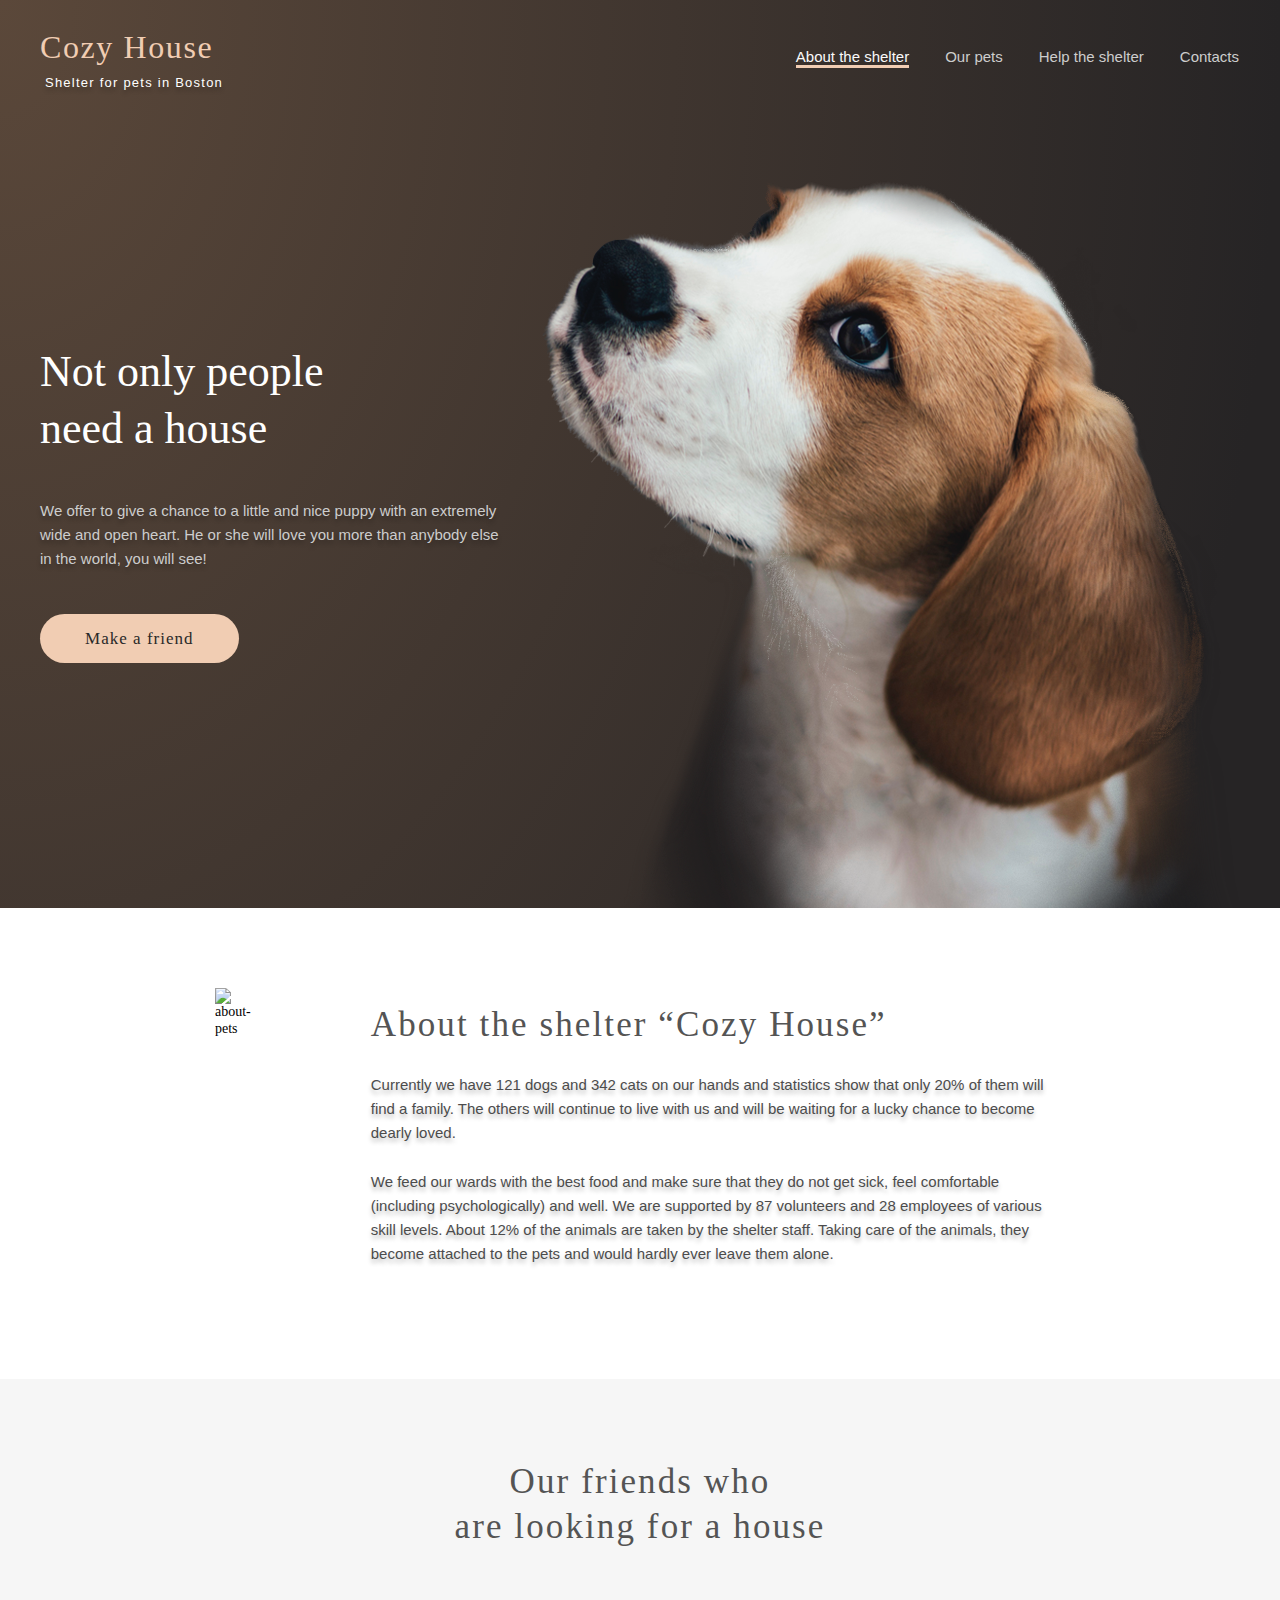
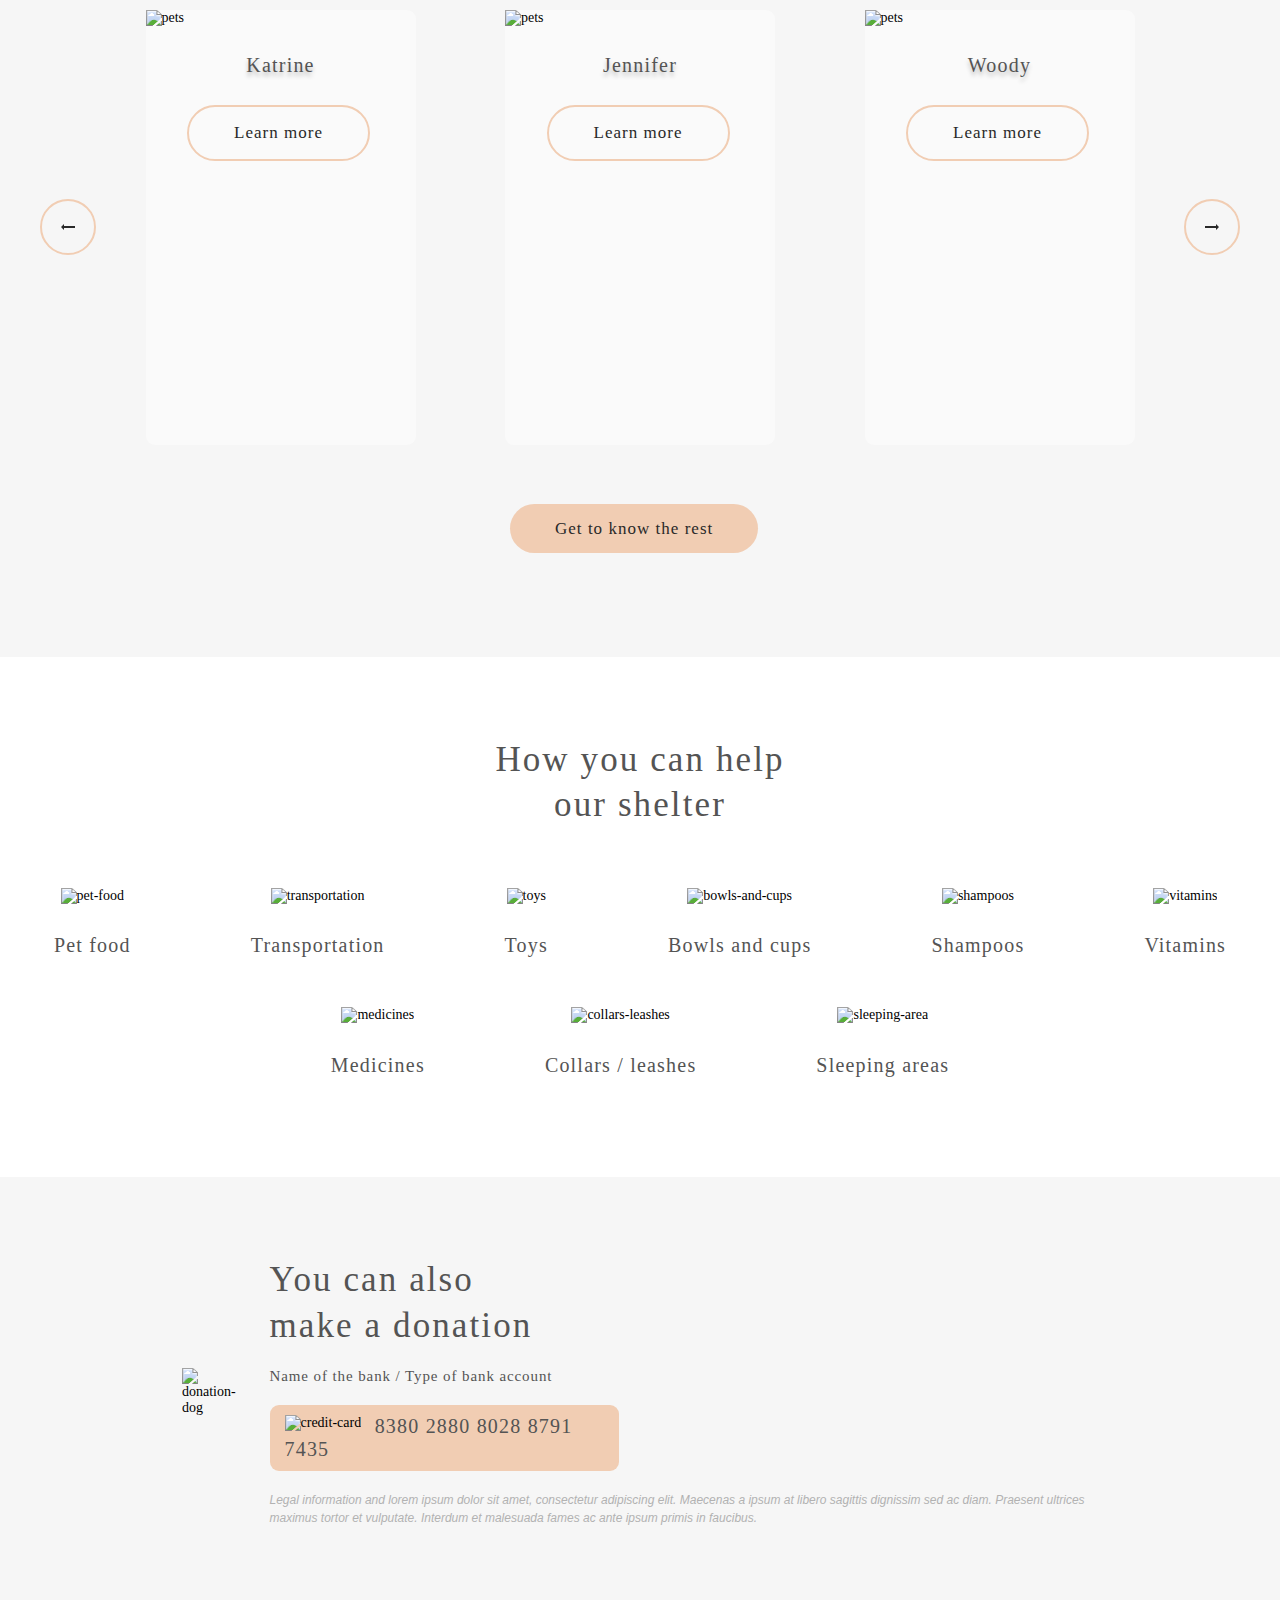
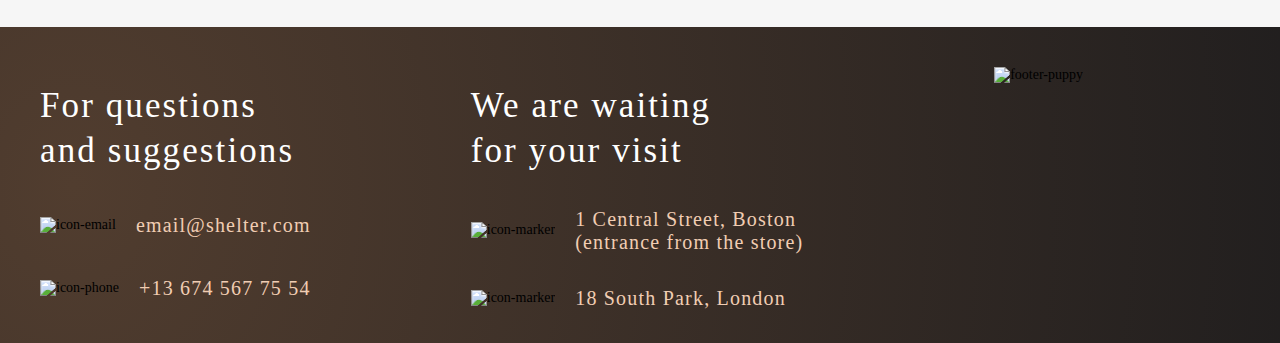
==== shelter/index.html @ 3a1c6afb "Merge pull request #19 from rolling-scopes-school/shelter-part2" ====
<!DOCTYPE html>
<html lang="en">
<head>
    <meta charset="UTF-8">
    <meta http-equiv="X-UA-Compatible" content="IE=edge">
    <meta name="viewport" content="width=device-width, initial-scale=1.0">
    <link rel="stylesheet" href="pages/main/styles/css/main.css">
    <link rel="icon" type="img/icon" href="assets/icons/faticon.png">
    <title>Shelter</title>
</head>
<body>
    <div class="wrapper">
        <header class="header">
            <div class="container_header">
                <div class="header__wrapper">
                    <div class="header__logo">
                        <a href="#">
                            <div class="logo__title">
                                <h1>Cozy House</h1>
                            </div>
                            <div class="logo__subtitle">
                                <p>Shelter for pets in Boston</p>
                            </div>
                        </a>
                    </div>
                    <nav class="menu">
                        <ul class="menu__list">
                            <li class="menu__item">
                                <a class="menu__link_active">About the shelter</a>
                            </li>
                            <li class="menu__item">
                                <a href="./pages/pets/index.html" class="menu__link">Our pets</a>
                            </li>
                            <li class="menu__item">
                                <a href="#help" class="menu__link">Help the shelter</a>
                            </li>
                            <li class="menu__item">
                                <a href="#contacts" class="menu__link">Contacts</a>
                            </li>
                        </ul>
                    </nav>
                </div>
            </div>
        </header>
        
        <main class="main">
            <section class="start__screen">
                <div class="container_start">
                    <div class="start__inner">
                        <div class="start__left">
                            <h2 class="heading">Not only people need a house</h2>
                            <p class="subheading">We offer to give a chance to a little and nice puppy with an extremely wide and open heart. He or she will love you more than anybody else in the world, you will see!</p>
                            <a href="#pets" class="button__primary" id="make__friend">Make a friend</a>
                        </div>
                        <div class="start__rigth">
                            <img class="start__img" src="assets/images/start-screen-puppy.png" alt="start_img_dog">
                        </div>
                    </div>
                </div>
            </section>

            <section class="about" id="about">
                <div class="container_about">
                    <div class="about__wrapper">
                        <img class="about__img" src="assets/images/about-pets.png" alt="about-pets">
                        <div class="about__info">
                            <h3>About the shelter “Cozy House”</h3>
                            <p>Currently we have 121 dogs and 342 cats on our hands and statistics show that only 20% of them will find a family. The others will continue to live with us and will be waiting for a lucky chance to become dearly loved.</p>
                            <p>We feed our wards with the best food and make sure that they do not get sick, feel comfortable (including psychologically) and well. We are supported by 87 volunteers and 28 employees of various skill levels. About 12% of the animals are taken by the shelter staff. Taking care of the animals, they become attached to the pets and would hardly ever leave them alone.</p>
                        </div>
                    </div>
                </div>
            </section>

            <section class="pets" id="pets">
                <div class="container_pets">
                    <div class="pets__wrapper">
                        <div class="pets__title">
                            <h3>Our friends who <br>
                                are looking for a house</h3>
                        </div>
                        <div class="pets__cards_container">
                            <button class="pets__button_left" id="button_left"></button>
                            <div class="pets__cards_item one">
                                <img class="pets__img" src="assets/images/pets-katrine.png" alt="pets">
                                <p class="name">Katrine</p>
                                <button class="pets__button_card">Learn more</button>
                            </div>
                            <div class="pets__cards_item two">
                                <img class="pets__img" src="assets/images/pets-jennifer.png" alt="pets">
                                <p class="name">Jennifer</p>
                                <button class="pets__button_card">Learn more</button>
                            </div>
                            <div class="pets__cards_item three">
                                <img class="pets__img" src="assets/images/pets-woody.png" alt="pets">
                                <p class="name">Woody</p>
                                <button class="pets__button_card">Learn more</button>
                            </div>
                            <button class="pets__button_rigth"></button>
                        </div>
                        <div class="cards__button">
                            <a href="./pages/pets/index.html">Get to know the rest</a>
                        </div>
                    </div>
                </div>
            </section>
        
            <section class="help" id="help">
                <div class="container_help">
                    <div class="help__wrapper">
                        <div class="help__title">
                            <h3>How you can help <br>
                                our shelter</h3>
                        </div>
                        <div class="help__shelter">
                            <div class="help__icons">
                                <div class="help__icons_img">
                                    <img src="assets/icons/icon-pet-food.svg" alt="pet-food">
                                </div>
                                <div class="help__icons_text">
                                    <h4>Pet food</h4>
                                </div>
                            </div>
                            <div class="help__icons">
                                <div class="help__icons_img">
                                    <img src="assets/icons/icon-transportation.svg" alt="transportation">
                                </div>
                                <div class="help__icons_text">
                                    <h4>Transportation</h4>
                                </div>
                            </div>
                            <div class="help__icons">
                                <div class="help__icons_img">
                                    <img src="assets/icons/icon-toys.svg" alt="toys">
                                </div>
                                <div class="help__icons_text">
                                    <h4>Toys</h4>
                                </div>
                            </div>
                            <div class="help__icons">
                                <div class="help__icons_img">
                                    <img src="assets/icons/icon-bowls-and-cups.svg" alt="bowls-and-cups">
                                </div>
                                <div class="help__icons_text">
                                    <h4>Bowls and cups</h4>
                                </div>
                            </div>
                            <div class="help__icons">
                                <div class="help__icons_img">
                                    <img src="assets/icons/icon-shampoos.svg" alt="shampoos">
                                </div>
                                <div class="help__icons_text">
                                    <h4>Shampoos</h4>
                                </div>
                            </div>
                            <div class="help__icons">
                                <div class="help__icons_img">
                                    <img src="assets/icons/icon-vitamins.svg" alt="vitamins">
                                </div>
                                <div class="help__icons_text">
                                    <h4>Vitamins</h4>
                                </div>
                            </div>
                            <div class="help__icons">
                                <div class="help__icons_img">
                                    <img src="assets/icons/icon-medicines.svg" alt="medicines">
                                </div>
                                <div class="help__icons_text">
                                    <h4>Medicines</h4>
                                </div>
                            </div>
                            <div class="help__icons">
                                <div class="help__icons_img">
                                    <img src="assets/icons/icon-collars-leashes.svg" alt="collars-leashes">
                                </div>
                                <div class="help__icons_text">
                                    <h4>Collars / leashes</h4>
                                </div>
                            </div>
                            <div class="help__icons">
                                <div class="help__icons_img">
                                    <img src="assets/icons/icon-sleeping-area.svg" alt="sleeping-area">
                                </div>
                                <div class="help__icons_text">
                                    <h4>Sleeping areas</h4>
                                </div>
                            </div>
                        </div>
                    </div>
                </div>
            </section>
            <section class="donation" id="donation">
                <div class="container_donation">
                    <div class="donation__wrapper">
                        <div class="donation__img">
                            <img src="assets/images/donation-dog.png" alt="donation-dog">
                        </div>
                        <div class="donation__content">
                            <h3>You can also <br>
                                make a donation</h3>
                            <h5>Name of the bank / Type of bank account</h5>
                            <div class="donation__card">
                                <img src="assets/icons/credit-card.svg" alt="credit-card">
                                <a href="#">8380 2880 8028 8791 7435</a>
                            </div>
                            <p>Legal information and lorem ipsum dolor sit amet, consectetur adipiscing elit. Maecenas a ipsum at libero sagittis dignissim sed ac diam. Praesent ultrices maximus tortor et vulputate. Interdum et malesuada fames ac ante ipsum primis in faucibus.</p>
                        </div>
                    </div>
                </div>
            </section>
        </main>

        <footer class="footer" id="contacts">
            <div class="container_footer">
                <div class="footer__wrapper">
                    <div class="footer__contacts">
                        <h3>For questions <br>
                            and suggestions</h3>
                        <div class="contacts_email">
                            <img src="assets/icons/icon-email.svg" alt="icon-email">
                            <h4><a href="mailto:email@shelter.com">email@shelter.com</a></h4>
                        </div>
                        <div class="contacts_phone">
                            <img src="assets/icons/icon-phone.svg" alt="icon-phone">
                            <h4><a href="tel:+136745677554">+13 674 567 75 54</a></h4>
                        </div>
                    </div>
                    <div class="footer__locations">
                        <h3>We are waiting <br>
                            for your visit</h3>
                        <div class="locations_address">
                            <img src="assets/icons/icon-marker.svg" alt="icon-marker">
                            <h4><a href="https://goo.gl/maps/zWcLTFS2VA5SwoMWA" target="_blank">1 Central Street, Boston (entrance from the store)</a></h4>
                        </div>
                        <div class="locations_address">
                            <img src="assets/icons/icon-marker.svg" alt="icon-marker">
                            <h4><a href="https://goo.gl/maps/9Vd37KySWFD61f1T9" target="_blank">18 South Park, London</a></h4>
                        </div>
                    </div>
                    <img src="assets/images/footer-puppy.png" alt="footer-puppy">
                </div>
            </div>
        </footer>
    </div>
    <script src="pages/main/script.js"></script>
</body>
</html>
---- shelter/pages/main/styles/css/main.css ----
* {
  padding: 0;
  margin: 0;
  border: 0;
}

*,
*:before,
*:after {
  box-sizing: border-box;
}

:focus,
:active {
  outline: none;
}

a:focus,
a:active {
  outline: none;
}

header,
footer,
nav,
aside {
  display: block;
}

html,
body {
  height: 100%;
  width: 100%;
  font-size: 14px;
  font-weight: 400;
  line-height: 1.2;
  scroll-behavior: smooth;
}

input,
button,
textarea {
  font-family: inherit;
}

input::-ms-clear {
  display: none;
}

button {
  cursor: pointer;
}

button::-moz-focus-inner {
  padding: 0;
  border: 0;
}

a,
a:visited {
  text-decoration: none;
}

a:hover {
  text-decoration: none;
}

ul li {
  list-style: none;
}

img {
  vertical-align: top;
}

h1,
h2,
h3,
h4,
h5,
h6 {
  font-size: inherit;
}

p {
  width: auto;
  overflow-wrap: break-word;
}

.header {
  background: transparent;
}

.container_header {
  max-width: 1280px;
  padding: 30px 40px;
  margin: 0 auto;
}

.header {
  position: absolute;
  width: 100%;
}

.header__wrapper {
  display: flex;
  justify-content: space-between;
}

.header__logo:hover {
  cursor: pointer;
  filter: invert(50%);
  transition: all 0.4s;
}

.logo__title h1 {
  width: 184px;
  height: 35px;
  margin-bottom: 10px;
  font-family: "Georgia";
  font-style: normal;
  font-weight: 400;
  font-size: 32px;
  line-height: 110%;
  color: #F1CDB3;
  letter-spacing: 0.05em;
}

.logo__subtitle p {
  margin-left: 5px;
  width: 179px;
  height: 15px;
  font-family: "Arial";
  font-style: normal;
  font-weight: 400;
  font-size: 13px;
  line-height: 15px;
  color: #FFFFFF;
  letter-spacing: 0.095em;
}

.menu__list {
  display: flex;
}

.menu__item {
  margin-top: 15px;
  margin-right: 1px;
}

.menu__link {
  margin-left: 35px;
  font-family: "Arial";
  font-style: normal;
  font-weight: 400;
  font-size: 15px;
  line-height: 160%;
  color: #CDCDCD;
}

.menu__link_active {
  margin-top: 10px;
  font-family: "Arial";
  font-style: normal;
  font-weight: 400;
  font-size: 15px;
  line-height: 160%;
  color: #FAFAFA;
  border-bottom: 3px solid #F1CDB3;
  cursor: default;
}

.menu__link:hover {
  color: #FAFAFA;
  transition: all 0.5s;
}

@media screen and (max-width: 1279px) {
  .container_header {
    padding: 30px 30px;
  }
}
.start__screen {
  background: url("../../../../assets/fonts/noise_transparent.png"), radial-gradient(100% 215.42% at 0% 0%, #5B483A 0%, #262425 100%), #211F20;
}

.container_start {
  max-width: 1280px;
  padding: 180px 40px 0;
  margin: 0 auto;
}

.start__inner {
  display: flex;
  justify-content: space-between;
}

.heading {
  margin: 163px 150px 0 0;
  font-family: "Georgia";
  font-style: normal;
  font-weight: 400;
  font-size: 44px;
  line-height: 130%;
  color: #FFFFFF;
}

.subheading {
  width: 460px;
  margin: 42px 0 57px;
  color: #CDCDCD;
}

p {
  font-family: "Arial";
  font-style: normal;
  font-weight: 400;
  font-size: 15px;
  line-height: 160%;
  text-shadow: 0px 4px 4px rgba(0, 0, 0, 0.25);
}

.button__primary {
  background: #F1CDB3;
  border-radius: 100px;
  padding: 15px 45px;
  font-family: "Georgia";
  font-style: normal;
  font-weight: 400;
  font-size: 17px;
  line-height: 130%;
  letter-spacing: 0.06em;
  color: #292929;
  transition: all 0.4s;
}

.button__primary:hover {
  background: #FDDCC4;
}

.start__img {
  margin-left: 42px;
}

@media screen and (max-width: 1279px) {
  .container_start {
    padding: 150px 100px 0;
  }
  .start__inner {
    flex-direction: column;
  }
  .start__left {
    margin: 0px 55px 115px;
  }
  .heading {
    margin: 0 150px 0 0;
  }
  .button__primary {
    margin-left: 126px;
  }
  .start__img {
    width: 100%;
    margin-left: 70px;
  }
}
.about {
  background: #FFFFFF;
}

.container_about {
  max-width: 1280px;
  padding: 80px 40px 74px;
  margin: 0 auto;
}

.about__wrapper {
  display: flex;
}

.about__img {
  margin: 0px 120px 26px 175px;
}

.about__info {
  margin: 14px 175px 14px 0;
}

.about__info h3 {
  margin-right: 60px;
  font-family: "Georgia";
  font-style: normal;
  font-weight: 400;
  font-size: 35px;
  line-height: 130%;
  letter-spacing: 0.06em;
  color: #545454;
}

.about__info p {
  margin: 25px 0;
  font-family: "Arial";
  font-style: normal;
  font-weight: 400;
  font-size: 15px;
  line-height: 160%;
  color: #4C4C4C;
}

@media screen and (max-width: 1279px) {
  .container_about {
    padding: 80px 166px 100px 165px;
  }
  .about__wrapper {
    flex-direction: column-reverse;
  }
  .about__info {
    margin: 0 3px 0 4px;
  }
  .about__info h3 {
    margin-right: 90px;
  }
  .about__img {
    width: 68.7%;
    margin: 55px 68px 0 69px;
  }
}
.pets {
  background: #F6F6F6;
}

.container_pets {
  max-width: 1280px;
  padding: 80px 40px 117px;
  margin: 0 auto;
}

.pets__title h3 {
  font-family: "Georgia";
  font-style: normal;
  font-weight: 400;
  font-size: 35px;
  line-height: 130%;
  letter-spacing: 0.06em;
  text-align: center;
  color: #545454;
}

.pets__cards_container {
  margin: 60px 0 73px;
  display: flex;
  justify-content: space-between;
  align-items: center;
  gap: 10px;
}

.two {
  margin: 0 40px 0 40px;
}

.pets__button_left {
  border: 2px solid #F1CDB3;
  border-radius: 100px;
  background: url("../../../../assets/icons/arrow.svg") 50% no-repeat;
  padding: 26px;
}

.pets__button_left:hover {
  background-color: #FDDCC4;
  transition: 0.5s;
}

.pets__button_rigth {
  border: 2px solid #F1CDB3;
  border-radius: 100px;
  background: url("../../../../assets/icons/arrow.svg") 50% no-repeat;
  transform: rotate(180deg);
  padding: 26px;
}

.pets__button_rigth:hover {
  background-color: #FDDCC4;
  transition: 0.5s;
}

.pets__cards_item {
  width: 270px;
  height: 435px;
  gap: 90px;
  background: #FAFAFA;
  border-radius: 9px;
  transition: 0.6s;
}

.name {
  font-family: "Georgia";
  font-style: normal;
  font-weight: 400;
  font-size: 20px;
  line-height: 23px;
  letter-spacing: 0.06em;
  text-align: center;
  margin: 28px 0;
  color: #545454;
}

.pets__button_card {
  background: #FAFAFA;
  border: 2px solid #F1CDB3;
  border-radius: 100px;
  padding: 15px 45px;
  margin-left: 41.5px;
  font-family: "Georgia";
  font-style: normal;
  font-weight: 400;
  font-size: 17px;
  line-height: 130%;
  letter-spacing: 0.06em;
  color: #292929;
  transition: all 0.5s;
  cursor: pointer;
}

.pets__cards_item:hover {
  cursor: pointer;
  box-shadow: 0px 2px 35px 14px rgba(13, 13, 13, 0.04);
}

.pets__cards_item:hover :nth-child(3) {
  background: #FDDCC4;
  transition: all 0.5s;
}

.cards__button a {
  width: 261px;
  height: 52px;
  background: #F1CDB3;
  border-radius: 100px;
  padding: 15px 45px;
  margin-left: 470px;
  font-family: "Georgia";
  font-style: normal;
  font-weight: 400;
  font-size: 17px;
  line-height: 130%;
  letter-spacing: 0.06em;
  color: #292929;
  transition: all 0.5s;
}

.cards__button a:hover {
  background: #FDDCC4;
  transition: all 0.5s;
}

@media screen and (max-width: 1279px) {
  .container_pets {
    padding: 80px 30px 117px;
  }
  .three {
    display: none;
  }
  .two {
    margin: 0 0 0 28px;
  }
  .cards__button a {
    margin-left: 224px;
  }
}
.help {
  background: #FFFFFF;
}

.container_help {
  max-width: 1280px;
  padding: 80px 40px 100px;
  margin: 0 auto;
}

.help__title h3 {
  font-family: "Georgia";
  font-style: normal;
  font-weight: 400;
  font-size: 35px;
  line-height: 130%;
  text-align: center;
  letter-spacing: 0.06em;
  color: #545454;
}

.help__shelter {
  margin: 60px auto 0 auto;
  display: flex;
  justify-content: center;
  flex-flow: wrap;
  column-gap: 120px;
  row-gap: 50px;
}

.help__icons {
  text-align: center;
  cursor: pointer;
}

.help__icons:hover {
  transform: scale(1.3);
  transition: 0.5s;
}

.help__icons_text h4 {
  margin: 30px auto 0 auto;
  font-family: "Georgia";
  font-style: normal;
  font-weight: 400;
  font-size: 20px;
  line-height: 115%;
  letter-spacing: 0.06em;
  color: #545454;
}

@media screen and (max-width: 1279px) {
  .help__shelter {
    column-gap: 60px;
    row-gap: 55px;
  }
  .help__icons {
    width: 170px;
    height: 113px;
  }
}
.donation {
  background: #F6F6F6;
}

.container_donation {
  max-width: 1280px;
  padding: 80px 182px 100px;
  margin: 0 auto;
}

.donation__wrapper {
  display: flex;
  align-items: center;
  justify-content: space-between;
}

.donation__img {
  margin: 11px 30px 10px 0;
}

.donation__content h3 {
  margin-bottom: 20px;
  font-family: "Georgia";
  font-style: normal;
  font-weight: 400;
  font-size: 35px;
  line-height: 130%;
  letter-spacing: 0.06em;
  color: #545454;
}

.donation__content h5 {
  margin-bottom: 20px;
  font-family: "Georgia";
  font-style: normal;
  font-weight: 400;
  font-size: 15px;
  line-height: 110%;
  letter-spacing: 0.06em;
  color: #545454;
}

.donation__card {
  width: 349px;
  margin-bottom: 20px;
  padding: 10px 15px;
  background: #F1CDB3;
  border-radius: 9px;
}

.donation__card:hover {
  background-color: #FDDCC4;
  cursor: pointer;
  transition: 0.5s;
}

.donation__card a {
  margin-left: 10px;
  font-family: "Georgia";
  font-style: normal;
  font-weight: 400;
  font-size: 20px;
  line-height: 115%;
  letter-spacing: 0.06em;
  color: #545454;
}

.donation__content p {
  font-family: "Arial";
  font-style: italic;
  font-weight: 400;
  font-size: 12px;
  line-height: 18px;
  color: #B2B2B2;
  text-shadow: none;
}

@media screen and (max-width: 1279px) {
  .container_donation {
    padding: 80px 194px 100px;
  }
  .donation__wrapper {
    flex-direction: column-reverse;
    row-gap: 60px;
  }
  .donation__img {
    margin: 0;
  }
}
.footer {
  background: url("../../../../assets/fonts/noise_transparent.png"), radial-gradient(110.67% 538.64% at 5.73% 50%, #513D2F 0%, #1A1A1C 100%), #211F20;
}

.container_footer {
  max-width: 1280px;
  padding: 40px 40px 0;
  margin: 0 auto;
}

.footer__wrapper {
  display: flex;
  column-gap: 160px;
  flex-wrap: wrap;
}

.footer__wrapper h3 {
  font-family: "Georgia";
  font-style: normal;
  font-weight: 400;
  font-size: 35px;
  line-height: 130%;
  letter-spacing: 0.06em;
  color: #FFFFFF;
}

.footer__wrapper h4 {
  font-family: "Georgia";
  font-style: normal;
  font-weight: 400;
  font-size: 20px;
  line-height: 115%;
  letter-spacing: 0.06em;
  color: #F1CDB3;
}

.footer__wrapper a {
  color: #F1CDB3;
}

.footer__contacts h3 {
  margin: 16px 0 40px;
}

.footer__locations h3 {
  margin: 16px 0 34px;
}

.contacts_email {
  margin-bottom: 40px;
  display: flex;
  align-items: center;
  column-gap: 20px;
}

.contacts_email a:hover {
  color: #FFFFFF;
  transition: all 0.4s;
}

.contacts_phone {
  display: flex;
  align-items: center;
  column-gap: 20px;
}

.contacts_phone a:hover {
  color: #FFFFFF;
  transition: all 0.4s;
}

.locations_address {
  margin-bottom: 33px;
  display: flex;
  column-gap: 20px;
  align-items: center;
}

.locations_address h4 {
  width: 259px;
}

.locations_address a:hover {
  color: #FFFFFF;
  transition: all 0.4s;
}

@media screen and (max-width: 1279px) {
  .container_footer {
    max-width: 768px;
    padding: 30px 64px 0;
  }
  .footer__wrapper {
    justify-content: center;
    column-gap: 60px;
    row-gap: 32px;
  }
  .footer__contacts h3 {
    margin: 0 auto;
    margin-bottom: 40px;
  }
  .contacts_email {
    margin-bottom: 41px;
  }
  .footer__locations h3 {
    margin: 0 auto;
    margin-bottom: 32px;
  }
}
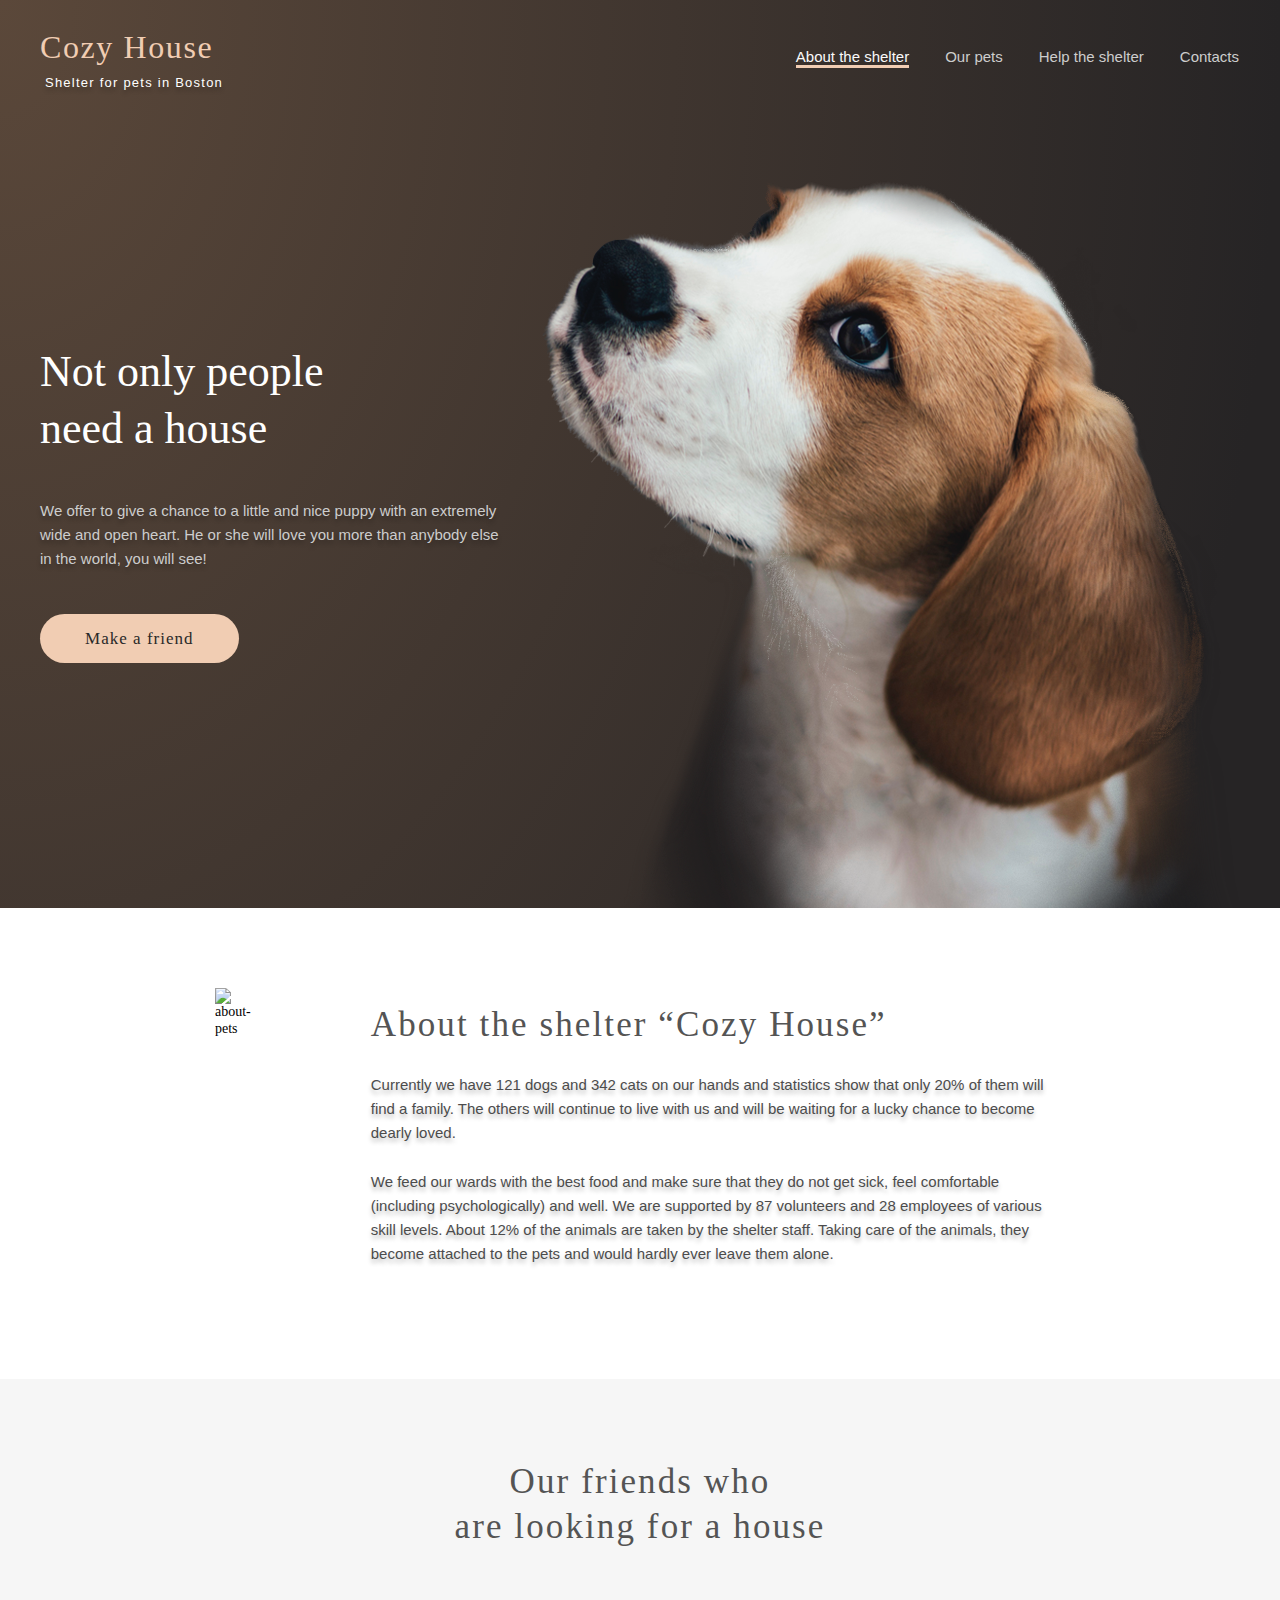
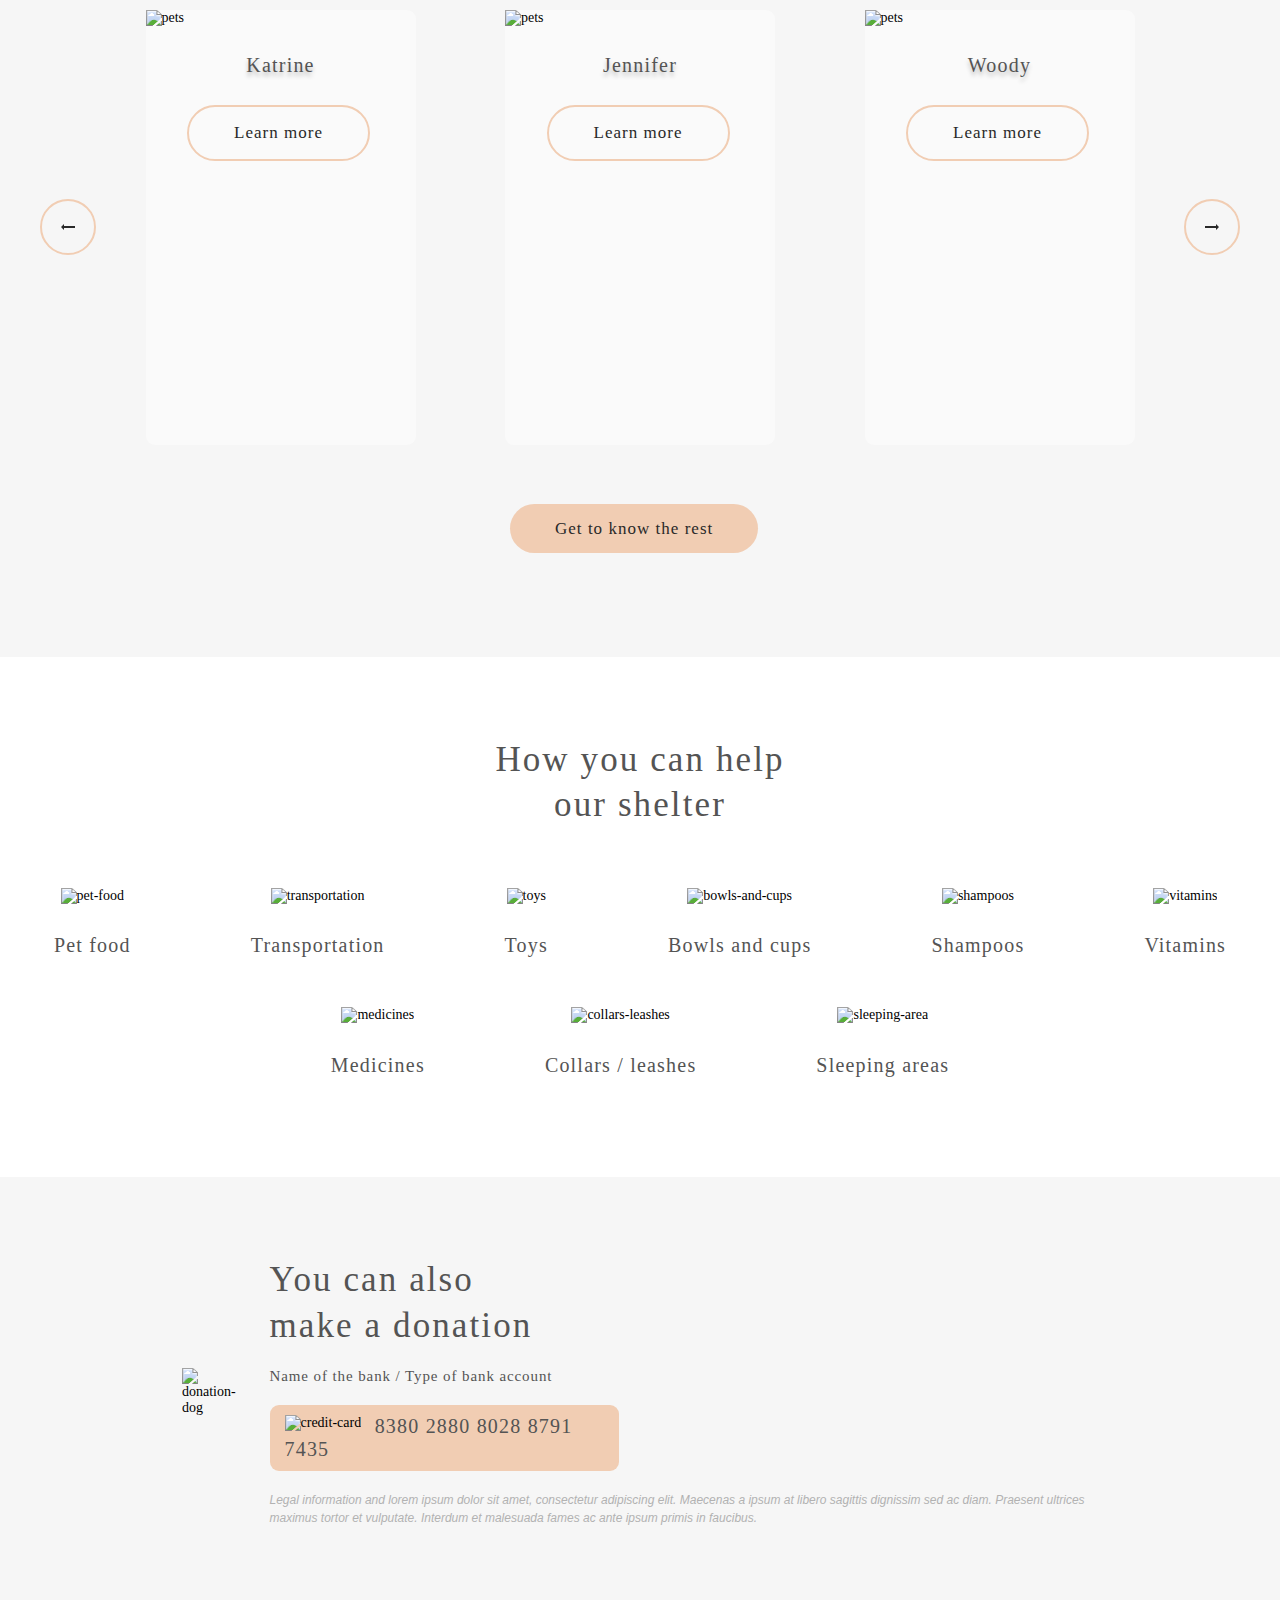
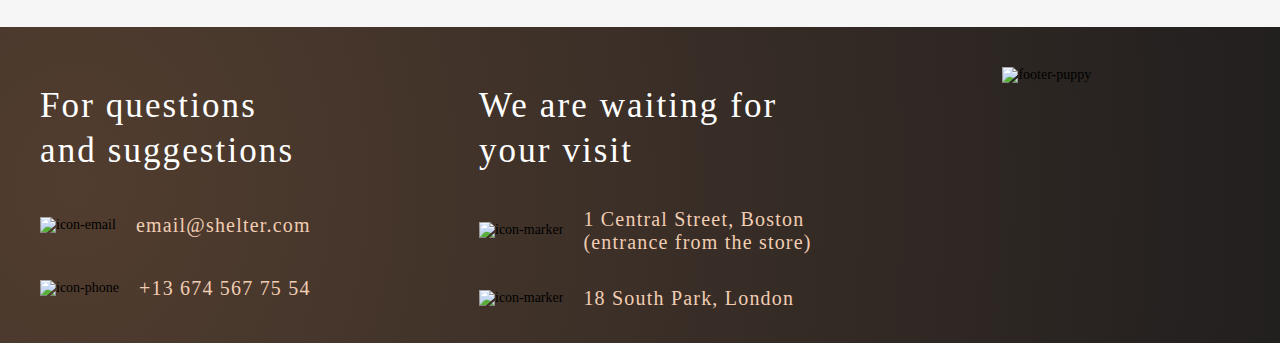
==== commit 14a4563b: "Merge pull request #23 from rolling-scopes-school/shelter-part2" ====
--- a/shelter/index.html
+++ b/shelter/index.html
@@ -23,6 +23,11 @@
                             </div>
                         </a>
                     </div>
+                    <button class="burger">
+                        <div class="line"></div>
+                        <div class="line"></div>
+                        <div class="line"></div>
+                    </button>
                     <nav class="menu">
                         <ul class="menu__list">
                             <li class="menu__item">
@@ -214,8 +219,7 @@
             <div class="container_footer">
                 <div class="footer__wrapper">
                     <div class="footer__contacts">
-                        <h3>For questions <br>
-                            and suggestions</h3>
+                        <h3>For questions and suggestions</h3>
                         <div class="contacts_email">
                             <img src="assets/icons/icon-email.svg" alt="icon-email">
                             <h4><a href="mailto:email@shelter.com">email@shelter.com</a></h4>
@@ -226,8 +230,7 @@
                         </div>
                     </div>
                     <div class="footer__locations">
-                        <h3>We are waiting <br>
-                            for your visit</h3>
+                        <h3>We are waiting for your visit</h3>
                         <div class="locations_address">
                             <img src="assets/icons/icon-marker.svg" alt="icon-marker">
                             <h4><a href="https://goo.gl/maps/zWcLTFS2VA5SwoMWA" target="_blank">1 Central Street, Boston (entrance from the store)</a></h4>
@@ -237,7 +240,7 @@
                             <h4><a href="https://goo.gl/maps/9Vd37KySWFD61f1T9" target="_blank">18 South Park, London</a></h4>
                         </div>
                     </div>
-                    <img src="assets/images/footer-puppy.png" alt="footer-puppy">
+                    <img class="footer_img" src="assets/images/footer-puppy.png" alt="footer-puppy">
                 </div>
             </div>
         </footer>
--- a/shelter/pages/main/styles/css/main.css
+++ b/shelter/pages/main/styles/css/main.css
@@ -139,6 +139,10 @@
   letter-spacing: 0.095em;
 }
 
+.burger {
+  display: none;
+}
+
 .menu__list {
   display: flex;
 }
@@ -180,6 +184,33 @@
     padding: 30px 30px;
   }
 }
+@media screen and (max-width: 767px) {
+  .container_header {
+    padding: 30px 20px;
+  }
+  .burger {
+    display: block;
+    border: none;
+    background-color: transparent;
+    margin-top: 10px;
+  }
+  .burger .line {
+    border-top: 2px solid #F1CDB3;
+    width: 30px;
+    margin-bottom: 9px;
+  }
+  .menu {
+    display: none;
+  }
+  .menu .menu__list {
+    flex-direction: column;
+  }
+  .logo__title h1 {
+    width: 186px;
+    height: 35px;
+    letter-spacing: 0.06em;
+  }
+}
 .start__screen {
   background: url("../../../../assets/fonts/noise_transparent.png"), radial-gradient(100% 215.42% at 0% 0%, #5B483A 0%, #262425 100%), #211F20;
 }
@@ -206,7 +237,6 @@
 }
 
 .subheading {
-  width: 460px;
   margin: 42px 0 57px;
   color: #CDCDCD;
 }
@@ -250,17 +280,49 @@
     flex-direction: column;
   }
   .start__left {
-    margin: 0px 55px 115px;
+    margin: 0px 54px 100px;
   }
   .heading {
     margin: 0 150px 0 0;
   }
   .button__primary {
-    margin-left: 126px;
+    margin: 0 auto;
+    display: block;
+    width: 208px;
   }
   .start__img {
     width: 100%;
     margin-left: 70px;
+  }
+  .subheading {
+    margin: 42px 0;
+  }
+}
+@media screen and (max-width: 767px) {
+  .container_start {
+    padding: 150px 10px 0;
+  }
+  .start__inner {
+    flex-direction: column;
+  }
+  .start__left {
+    margin: 0px 0 42px;
+  }
+  .heading {
+    font-size: 25px;
+    letter-spacing: 0.06em;
+    text-align: center;
+    margin-left: auto;
+    margin-right: auto;
+    width: 260px;
+  }
+  p {
+    text-align: center;
+  }
+  .start__img {
+    width: 86.5%;
+    margin-top: 63px;
+    margin-left: 40px;
   }
 }
 .about {
@@ -322,6 +384,28 @@
   .about__img {
     width: 68.7%;
     margin: 55px 68px 0 69px;
+  }
+}
+@media screen and (max-width: 767px) {
+  .container_about {
+    padding: 42px 10px;
+  }
+  .about__info {
+    margin: 0 auto;
+  }
+  .about__info h3 {
+    margin: 0 auto;
+    font-size: 25px;
+    text-align: center;
+    width: 260px;
+  }
+  .about__info p {
+    margin: 25px 15px 22px;
+    text-align: justify;
+  }
+  .about__img {
+    width: 86.6%;
+    margin: 20px 20px 0;
   }
 }
 .pets {
@@ -466,6 +550,36 @@
     margin-left: 224px;
   }
 }
+@media screen and (max-width: 767px) {
+  .container_pets {
+    padding: 42px 10px 57px;
+  }
+  .pets__title h3 {
+    font-size: 25px;
+  }
+  .pets__cards_container {
+    margin: 42px 15px 57px;
+    width: 270px;
+    flex-wrap: wrap;
+    align-items: center;
+  }
+  .pets__cards_item {
+    order: -1;
+  }
+  .pets__button_left {
+    margin: 0 auto;
+  }
+  .pets__button_rigth {
+    margin: 0 auto;
+  }
+  .two {
+    display: none;
+  }
+  .cards__button a {
+    margin: 0 auto;
+    margin-left: 20px;
+  }
+}
 .help {
   background: #FFFFFF;
 }
@@ -525,6 +639,33 @@
   .help__icons {
     width: 170px;
     height: 113px;
+  }
+}
+@media screen and (max-width: 767px) {
+  .container_help {
+    padding: 42px 0 0;
+  }
+  .help__title h3 {
+    font-size: 25px;
+  }
+  .help__shelter {
+    margin: 42px auto 12px auto;
+    flex-wrap: wrap;
+    justify-content: flex-start;
+    column-gap: 0px;
+    row-gap: 0px;
+  }
+  .help__icons {
+    width: 130px;
+    height: 87px;
+    margin: 0 15px 30px 15px;
+  }
+  .help__icons_text h4 {
+    margin: 20px auto 0 auto;
+    font-size: 15px;
+  }
+  .help__icons_img img {
+    width: 39%;
   }
 }
 .donation {
@@ -616,6 +757,47 @@
     margin: 0;
   }
 }
+@media screen and (max-width: 767px) {
+  .donation__wrapper {
+    row-gap: 42px;
+  }
+  .container_donation {
+    padding: 42px 10px;
+  }
+  .donation__img img {
+    width: 87%;
+  }
+  .donation__content h3 {
+    font-size: 25px;
+    text-align: center;
+  }
+  .donation__content h5 {
+    margin-bottom: 20px;
+    line-height: 160%;
+    text-align: center;
+    letter-spacing: 0em;
+  }
+  .donation__card {
+    width: 281px;
+    text-align: center;
+    margin: 0 auto;
+    margin-bottom: 20px;
+    display: flex;
+    align-items: center;
+    justify-content: space-between;
+  }
+  .donation__card a {
+    margin-left: 11px;
+    font-size: 15px;
+  }
+  .donation__content p {
+    text-align: justify;
+    margin: 0 10px;
+  }
+  .donation__img img {
+    margin-left: 20px;
+  }
+}
 .footer {
   background: url("../../../../assets/fonts/noise_transparent.png"), radial-gradient(110.67% 538.64% at 5.73% 50%, #513D2F 0%, #1A1A1C 100%), #211F20;
 }
@@ -657,10 +839,12 @@
 }
 
 .footer__contacts h3 {
+  width: 279px;
   margin: 16px 0 40px;
 }
 
 .footer__locations h3 {
+  width: 301px;
   margin: 16px 0 34px;
 }
 
@@ -714,6 +898,7 @@
     row-gap: 32px;
   }
   .footer__contacts h3 {
+    width: 279px;
     margin: 0 auto;
     margin-bottom: 40px;
   }
@@ -721,7 +906,39 @@
     margin-bottom: 41px;
   }
   .footer__locations h3 {
+    width: 301px;
     margin: 0 auto;
     margin-bottom: 32px;
   }
+}
+@media screen and (max-width: 767px) {
+  .container_footer {
+    padding: 30px 10px 0;
+  }
+  .footer__wrapper {
+    row-gap: 1px;
+  }
+  .footer__wrapper h3 {
+    font-size: 25px;
+    text-align: center;
+  }
+  .footer__contacts {
+    margin: 0 11px 40px;
+  }
+  .contacts_email {
+    margin-bottom: 41px;
+    margin-left: 13px;
+  }
+  .contacts_phone {
+    margin-left: 18px;
+  }
+  .footer__locations h3 {
+    margin: 0 15px 40px;
+  }
+  .locations_address {
+    margin-bottom: 40px;
+  }
+  .footer_img {
+    width: 86.7%;
+  }
 }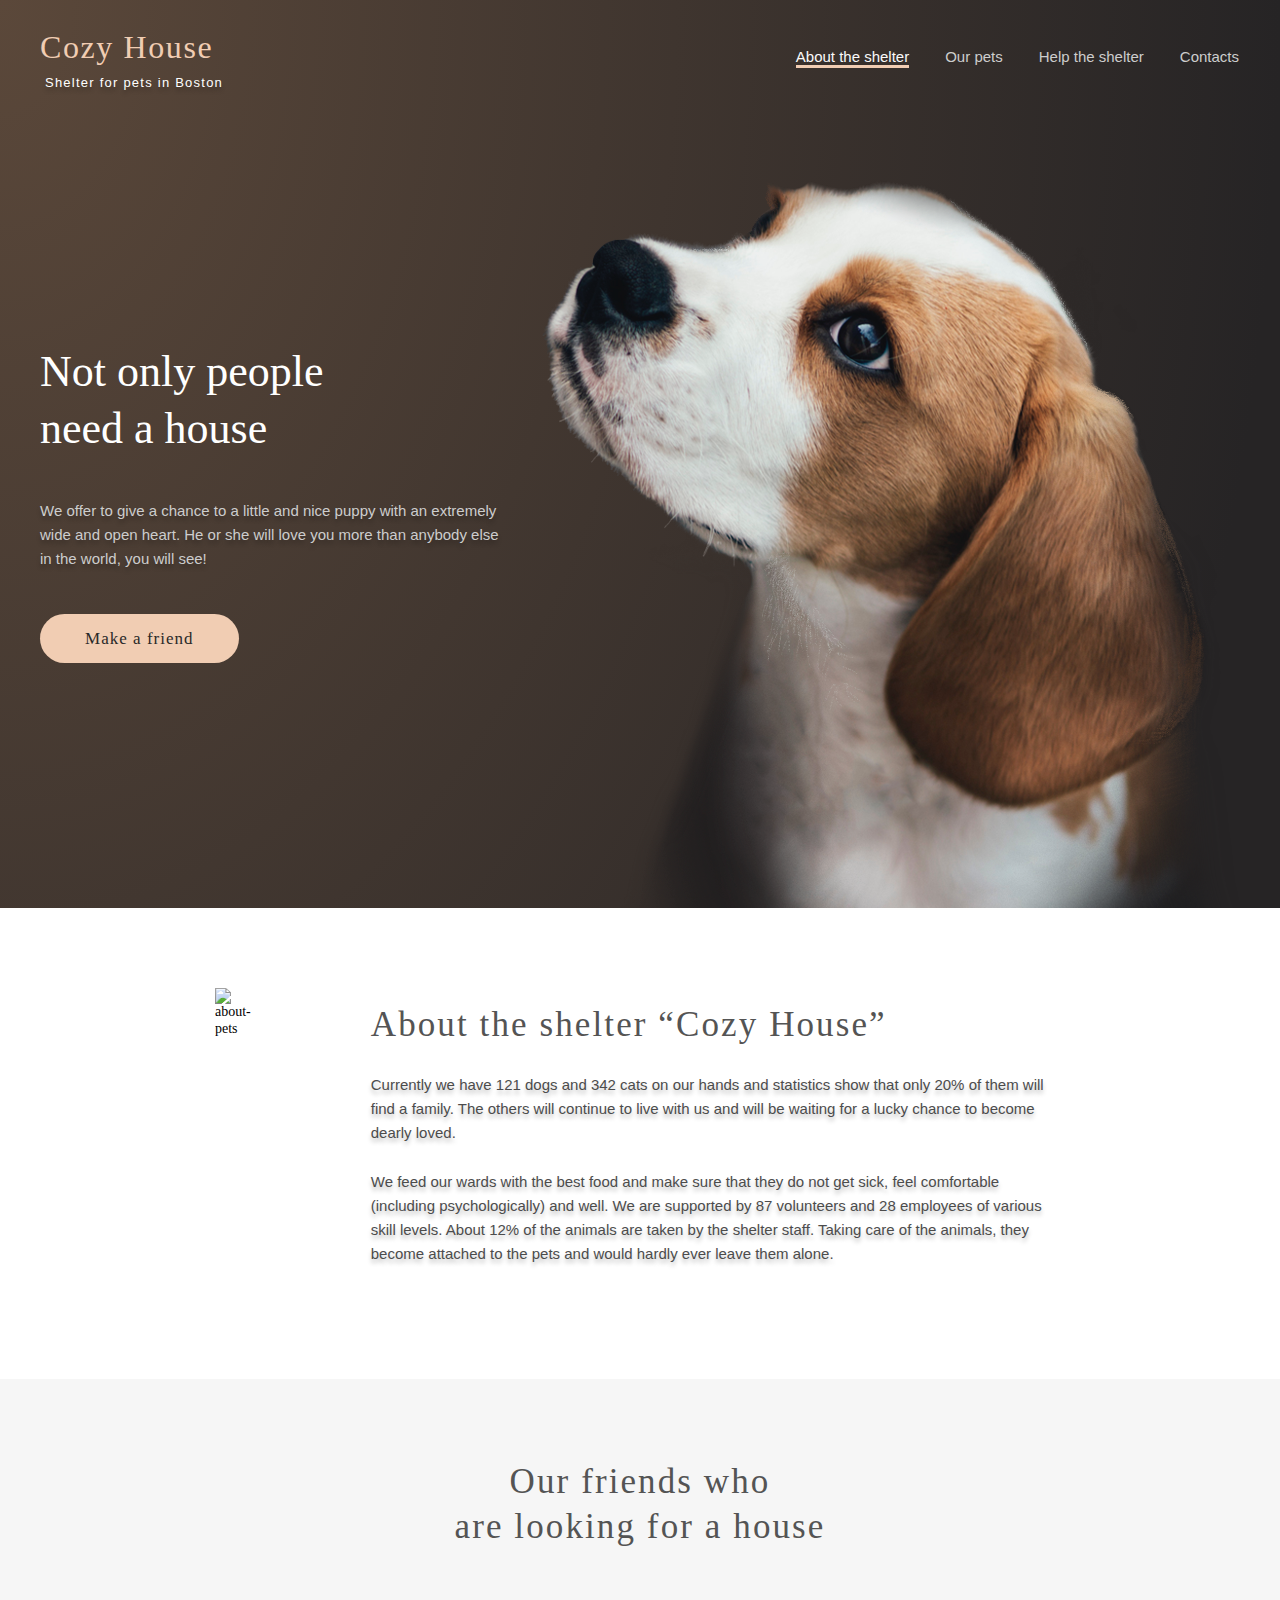
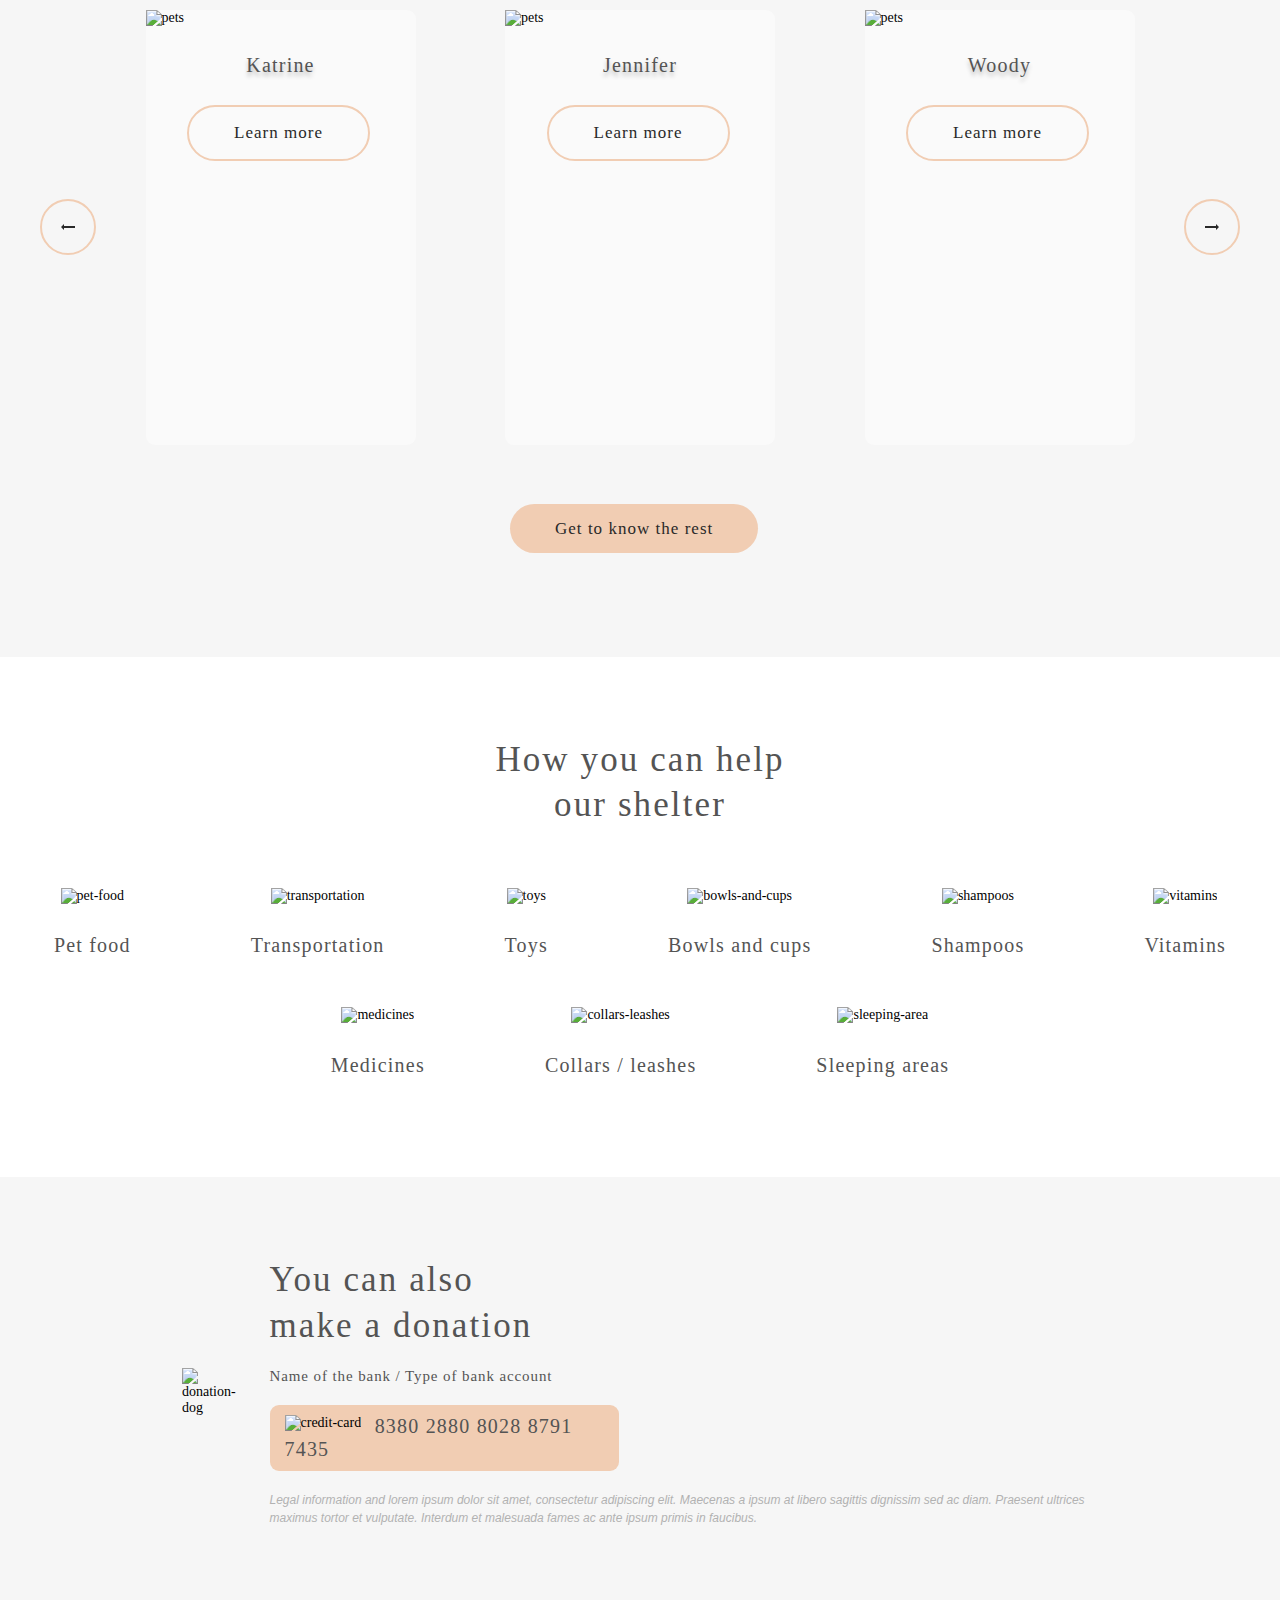
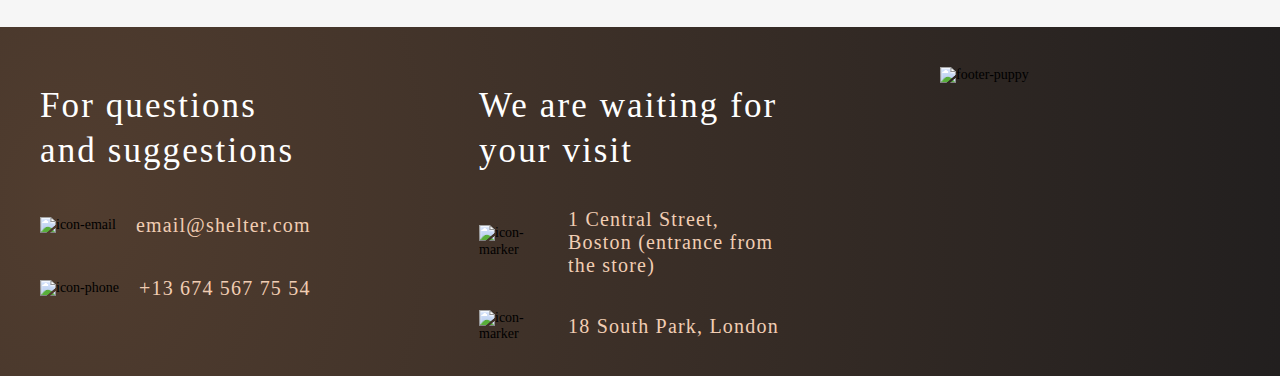
==== commit f85442fe: "feat: add burger menu" ====
--- a/shelter/index.html
+++ b/shelter/index.html
@@ -23,11 +23,11 @@
                             </div>
                         </a>
                     </div>
-                    <button class="burger">
-                        <div class="line"></div>
-                        <div class="line"></div>
-                        <div class="line"></div>
-                    </button>
+                    <div class="burger">
+                        <div class="line line_first"></div>
+                        <div class="line line_second"></div>
+                        <div class="line line_third"></div>
+                    </div>
                     <nav class="menu">
                         <ul class="menu__list">
                             <li class="menu__item">
--- a/shelter/pages/main/styles/css/main.css
+++ b/shelter/pages/main/styles/css/main.css
@@ -192,23 +192,86 @@
     display: block;
     border: none;
     background-color: transparent;
-    margin-top: 10px;
+    margin-top: 20px;
+    transition: 0.3s all linear;
+    z-index: 4;
   }
   .burger .line {
     border-top: 2px solid #F1CDB3;
     width: 30px;
     margin-bottom: 9px;
+    transition: 0.3s all linear;
+  }
+  .burger.opened .line_first {
+    transform: rotate(-90deg);
+    position: absolute;
+    left: 87%;
+    top: 50%;
+  }
+  .burger.opened .line_second {
+    position: absolute;
+    transform: rotate(-90deg);
+    top: 50%;
+    left: 84%;
+  }
+  .burger.opened .line_third {
+    transform: rotate(-90deg);
+    position: absolute;
+    top: 50%;
+    left: 81%;
   }
   .menu {
-    display: none;
+    position: absolute;
+    top: 0;
+    right: -100%;
+  }
+  .menu.active {
+    top: 0;
+    right: 0;
+    height: 823px;
+    width: 320px;
+    background: #292929;
+    transition: all 0.3s;
+    z-index: 1;
+    text-align: center;
+    transition: 0.3s all;
   }
   .menu .menu__list {
     flex-direction: column;
+  }
+  .menu__list {
+    margin-top: 248px;
+    display: flex;
+    justify-content: space-between;
+    align-items: center;
+    list-style: none;
+    text-align: center;
   }
   .logo__title h1 {
     width: 186px;
     height: 35px;
     letter-spacing: 0.06em;
+  }
+  .menu__link {
+    margin-left: 0;
+    font-family: "Arial";
+    font-style: normal;
+    font-weight: 400;
+    font-size: 32px;
+    line-height: 160%;
+  }
+  .menu__item {
+    margin-bottom: 40px;
+    margin-top: 0;
+    margin-right: 0;
+  }
+  .menu__item a {
+    font-family: "Arial";
+    font-style: normal;
+    font-weight: 400;
+    font-size: 32px;
+    line-height: 160%;
+    margin-bottom: 40px;
   }
 }
 .start__screen {
@@ -400,7 +463,7 @@
     width: 260px;
   }
   .about__info p {
-    margin: 25px 15px 22px;
+    margin: 23px 15px 22px;
     text-align: justify;
   }
   .about__img {
@@ -562,6 +625,8 @@
     width: 270px;
     flex-wrap: wrap;
     align-items: center;
+    column-gap: 0px;
+    row-gap: 16px;
   }
   .pets__cards_item {
     order: -1;
@@ -838,13 +903,19 @@
   color: #F1CDB3;
 }
 
+.footer__contacts {
+  width: 279px;
+}
+
+.footer__locations {
+  width: 301px;
+}
+
 .footer__contacts h3 {
-  width: 279px;
   margin: 16px 0 40px;
 }
 
 .footer__locations h3 {
-  width: 301px;
   margin: 16px 0 34px;
 }
 
@@ -922,18 +993,23 @@
     font-size: 25px;
     text-align: center;
   }
+  .footer__locations {
+    width: 301px;
+  }
   .footer__contacts {
+    width: 279px;
     margin: 0 11px 40px;
   }
   .contacts_email {
-    margin-bottom: 41px;
+    margin-bottom: 39px;
     margin-left: 13px;
   }
   .contacts_phone {
     margin-left: 18px;
   }
   .footer__locations h3 {
-    margin: 0 15px 40px;
+    width: 270px;
+    margin: 0 15px 39px;
   }
   .locations_address {
     margin-bottom: 40px;
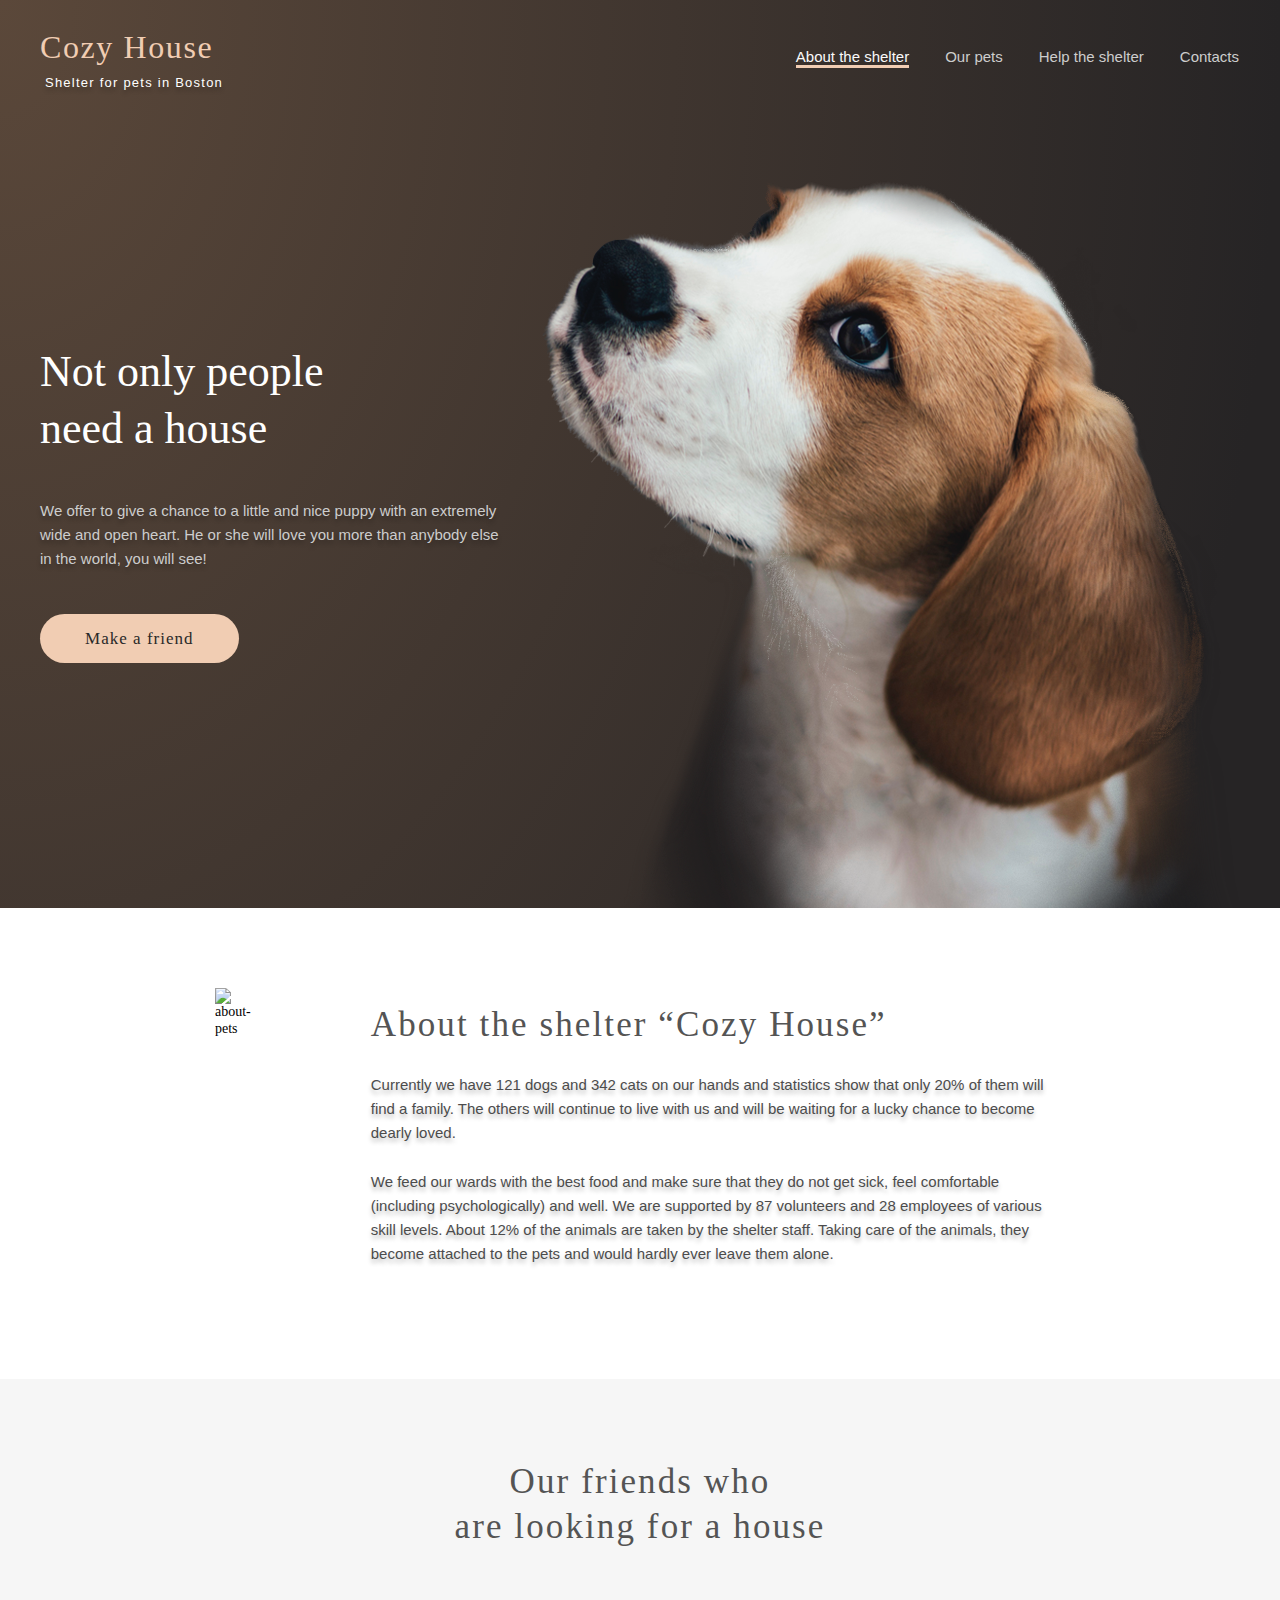
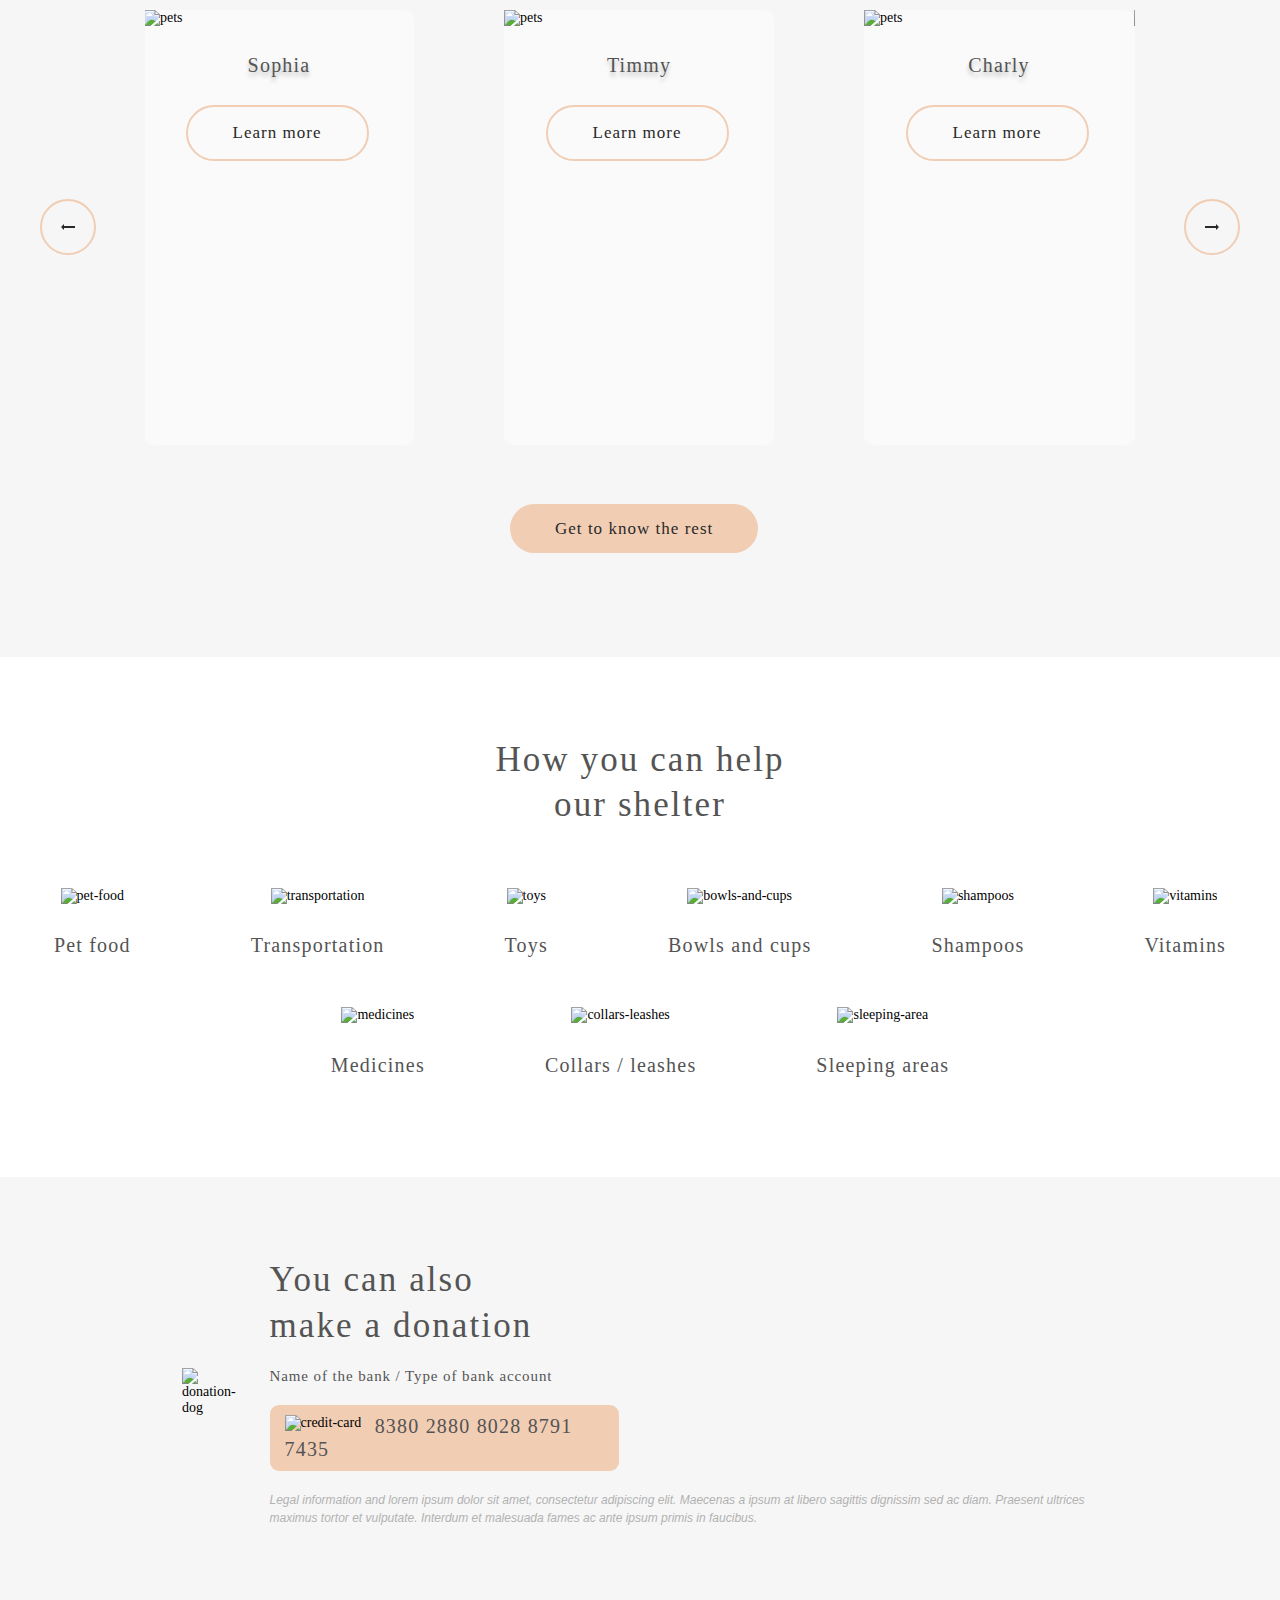
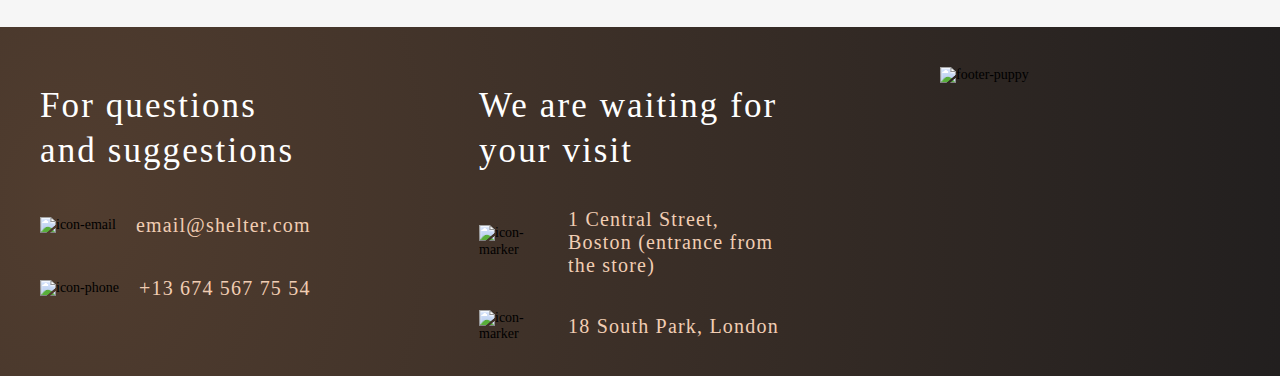
==== commit f2a151d6: "feat: add slider for main" ====
--- a/shelter/index.html
+++ b/shelter/index.html
@@ -28,7 +28,8 @@
                         <div class="line line_second"></div>
                         <div class="line line_third"></div>
                     </div>
-                    <nav class="menu">
+                    <div class="dark__theme"></div>
+                    <nav class="menu _lock">
                         <ul class="menu__list">
                             <li class="menu__item">
                                 <a class="menu__link_active">About the shelter</a>
@@ -37,10 +38,10 @@
                                 <a href="./pages/pets/index.html" class="menu__link">Our pets</a>
                             </li>
                             <li class="menu__item">
-                                <a href="#help" class="menu__link">Help the shelter</a>
-                            </li>
-                            <li class="menu__item">
-                                <a href="#contacts" class="menu__link">Contacts</a>
+                                <a href="#help" class="menu__link menu__link_help">Help the shelter</a>
+                            </li>
+                            <li class="menu__item">
+                                <a href="#contacts" class="menu__link menu__link_contacts">Contacts</a>
                             </li>
                         </ul>
                     </nav>
@@ -86,22 +87,62 @@
                         </div>
                         <div class="pets__cards_container">
                             <button class="pets__button_left" id="button_left"></button>
-                            <div class="pets__cards_item one">
-                                <img class="pets__img" src="assets/images/pets-katrine.png" alt="pets">
-                                <p class="name">Katrine</p>
-                                <button class="pets__button_card">Learn more</button>
-                            </div>
-                            <div class="pets__cards_item two">
-                                <img class="pets__img" src="assets/images/pets-jennifer.png" alt="pets">
-                                <p class="name">Jennifer</p>
-                                <button class="pets__button_card">Learn more</button>
-                            </div>
-                            <div class="pets__cards_item three">
-                                <img class="pets__img" src="assets/images/pets-woody.png" alt="pets">
-                                <p class="name">Woody</p>
-                                <button class="pets__button_card">Learn more</button>
-                            </div>
-                            <button class="pets__button_rigth"></button>
+                            <div class="slider__wrapper">
+                                <div class="pets__cards_row">
+                                    <div class="cards__left">
+                                        <div class="pets__cards_item" id="one">
+                                            <img class="pets__img" src="assets/images/pets-katrine.png" alt="pets">
+                                            <p class="name">Katrine</p>
+                                            <button class="pets__button_card">Learn more</button>
+                                        </div>
+                                        <div class="pets__cards_item" id="two">
+                                            <img class="pets__img" src="assets/images/pets-jennifer.png" alt="pets">
+                                            <p class="name">Jennifer</p>
+                                            <button class="pets__button_card">Learn more</button>
+                                        </div>
+                                        <div class="pets__cards_item" id="three">
+                                            <img class="pets__img" src="assets/images/pets-woody.png" alt="pets">
+                                            <p class="name">Woody</p>
+                                            <button class="pets__button_card">Learn more</button>
+                                        </div>
+                                    </div>
+                                    <div class="cards__center">
+                                        <div class="pets__cards_item">
+                                            <img class="pets__img" src="../../assets/images/pets-sofia.png" alt="pets">
+                                            <p class="name">Sophia</p>
+                                            <button class="pets__button_card">Learn more</button>
+                                        </div>
+                                        <div class="pets__cards_item">
+                                            <img class="pets__img" src="../../assets/images/pets-timmy.png" alt="pets">
+                                            <p class="name">Timmy</p>
+                                            <button class="pets__button_card">Learn more</button>
+                                        </div>
+                                        <div class="pets__cards_item">
+                                            <img class="pets__img" src="../../assets/images/pets-charly.png" alt="pets">
+                                            <p class="name">Charly</p>
+                                            <button class="pets__button_card">Learn more</button>
+                                        </div>
+                                    </div>
+                                    <div class="cards__right">
+                                        <div class="pets__cards_item">
+                                            <img class="pets__img" src="../../assets/images/pets-scarlet.png" alt="pets">
+                                            <p class="name">Scarlett</p>
+                                            <button class="pets__button_card">Learn more</button>
+                                        </div>
+                                        <div class="pets__cards_item">
+                                            <img class="pets__img" src="../../assets/images/pets-freddie.png" alt="pets">
+                                            <p class="name">Freddie</p>
+                                            <button class="pets__button_card">Learn more</button>
+                                        </div>
+                                        <div class="pets__cards_item">
+                                            <img class="pets__img" src="assets/images/pets-jennifer.png" alt="pets">
+                                            <p class="name">Jennifer</p>
+                                            <button class="pets__button_card">Learn more</button>
+                                        </div>
+                                    </div>
+                                </div>
+                            </div>
+                            <button class="pets__button_right" id="button_right"></button>
                         </div>
                         <div class="cards__button">
                             <a href="./pages/pets/index.html">Get to know the rest</a>
--- a/shelter/pages/main/styles/css/main.css
+++ b/shelter/pages/main/styles/css/main.css
@@ -139,10 +139,6 @@
   letter-spacing: 0.095em;
 }
 
-.burger {
-  display: none;
-}
-
 .menu__list {
   display: flex;
 }
@@ -185,6 +181,9 @@
   }
 }
 @media screen and (max-width: 767px) {
+  body._lock {
+    overflow: hidden;
+  }
   .container_header {
     padding: 30px 20px;
   }
@@ -193,51 +192,56 @@
     border: none;
     background-color: transparent;
     margin-top: 20px;
-    transition: 0.3s all linear;
-    z-index: 4;
+    transition: 0.5s all linear;
+    z-index: 150;
   }
   .burger .line {
     border-top: 2px solid #F1CDB3;
     width: 30px;
     margin-bottom: 9px;
-    transition: 0.3s all linear;
-  }
-  .burger.opened .line_first {
-    transform: rotate(-90deg);
-    position: absolute;
-    left: 87%;
-    top: 50%;
-  }
-  .burger.opened .line_second {
+    transition: 0.5s all linear;
+  }
+  .burger.active {
+    display: block;
     position: absolute;
     transform: rotate(-90deg);
-    top: 50%;
-    left: 84%;
-  }
-  .burger.opened .line_third {
-    transform: rotate(-90deg);
-    position: absolute;
-    top: 50%;
-    left: 81%;
+    top: 20%;
+    left: 88%;
   }
   .menu {
-    position: absolute;
+    position: fixed;
     top: 0;
     right: -100%;
+    transition: 0.5s;
   }
   .menu.active {
     top: 0;
     right: 0;
-    height: 823px;
+    height: 4823px;
     width: 320px;
     background: #292929;
-    transition: all 0.3s;
-    z-index: 1;
+    transition: all 0.5s;
     text-align: center;
-    transition: 0.3s all;
+    overflow: visible;
+    display: block;
+    position: fixed;
+    z-index: 130;
   }
   .menu .menu__list {
     flex-direction: column;
+  }
+  .dark__theme {
+    display: none;
+    position: fixed;
+    background: rgba(97, 96, 96, 0.6);
+    top: 0;
+    left: 0;
+    width: 100%;
+    height: 100%;
+    overflow: auto;
+  }
+  .dark__theme._change {
+    display: block;
   }
   .menu__list {
     margin-top: 248px;
@@ -497,11 +501,6 @@
   display: flex;
   justify-content: space-between;
   align-items: center;
-  gap: 10px;
-}
-
-.two {
-  margin: 0 40px 0 40px;
 }
 
 .pets__button_left {
@@ -509,6 +508,7 @@
   border-radius: 100px;
   background: url("../../../../assets/icons/arrow.svg") 50% no-repeat;
   padding: 26px;
+  margin-right: 53px;
 }
 
 .pets__button_left:hover {
@@ -516,15 +516,16 @@
   transition: 0.5s;
 }
 
-.pets__button_rigth {
+.pets__button_right {
   border: 2px solid #F1CDB3;
   border-radius: 100px;
   background: url("../../../../assets/icons/arrow.svg") 50% no-repeat;
   transform: rotate(180deg);
   padding: 26px;
-}
-
-.pets__button_rigth:hover {
+  margin-left: 53px;
+}
+
+.pets__button_right:hover {
   background-color: #FDDCC4;
   transition: 0.5s;
 }
@@ -532,7 +533,6 @@
 .pets__cards_item {
   width: 270px;
   height: 435px;
-  gap: 90px;
   background: #FAFAFA;
   border-radius: 9px;
   transition: 0.6s;
@@ -603,16 +603,21 @@
   .container_pets {
     padding: 80px 30px 117px;
   }
-  .three {
+  #three {
     display: none;
-  }
-  .two {
-    margin: 0 0 0 28px;
   }
   .cards__button a {
     margin-left: 224px;
   }
 }
+.pets__button_left {
+  margin-right: 12px;
+}
+
+.pets__button_right {
+  margin-left: 12px;
+}
+
 @media screen and (max-width: 767px) {
   .container_pets {
     padding: 42px 10px 57px;
@@ -628,16 +633,15 @@
     column-gap: 0px;
     row-gap: 16px;
   }
-  .pets__cards_item {
-    order: -1;
-  }
   .pets__button_left {
     margin: 0 auto;
-  }
-  .pets__button_rigth {
+    order: 2;
+  }
+  .pets__button_right {
     margin: 0 auto;
-  }
-  .two {
+    order: 3;
+  }
+  #two {
     display: none;
   }
   .cards__button a {
@@ -1017,4 +1021,119 @@
   .footer_img {
     width: 86.7%;
   }
+}
+.move__right {
+  animation-name: right_animation;
+  animation-duration: 1s;
+}
+
+.move__left {
+  animation-name: left_animation;
+  animation-duration: 1s;
+}
+
+.slider__wrapper {
+  width: 990px;
+  overflow: hidden;
+}
+
+.pets__cards_row {
+  display: flex;
+  position: relative;
+  left: -991px;
+}
+
+.cards__left {
+  display: flex;
+  gap: 90px;
+}
+
+.cards__center {
+  display: flex;
+  gap: 90px;
+}
+
+.cards__right {
+  display: flex;
+  gap: 90px;
+}
+
+@keyframes left_animation {
+  from {
+    left: -990px;
+  }
+  to {
+    left: 0;
+  }
+}
+@media (min-width: 768px) and (max-width: 1279px) {
+  @keyframes left_animation {
+    from {
+      left: -580px;
+    }
+    to {
+      left: 0;
+    }
+  }
+}
+@media (max-width: 767px) {
+  @keyframes left_animation {
+    from {
+      left: -270px;
+    }
+    to {
+      left: 0;
+    }
+  }
+}
+@keyframes right_animation {
+  from {
+    left: -990px;
+  }
+  to {
+    left: -1980px;
+  }
+}
+@media screen and (max-width: 1279px) {
+  @keyframes right_animation {
+    from {
+      left: -580px;
+    }
+    to {
+      left: -1160px;
+    }
+  }
+  .slider__wrapper {
+    width: 580px;
+  }
+  .pets__cards_row {
+    left: -580px;
+  }
+  .cards__left,
+  .cards__center,
+  .cards__right {
+    gap: 20px;
+    width: 580px;
+  }
+}
+@media screen and (max-width: 767px) {
+  @keyframes right_animation {
+    from {
+      left: -270px;
+    }
+    to {
+      left: -540px;
+    }
+  }
+  .slider__wrapper {
+    width: 270px;
+  }
+  .pets__cards_row {
+    left: -270px;
+  }
+  .cards__left,
+  .cards__center,
+  .cards__right {
+    width: 270px;
+  }
 }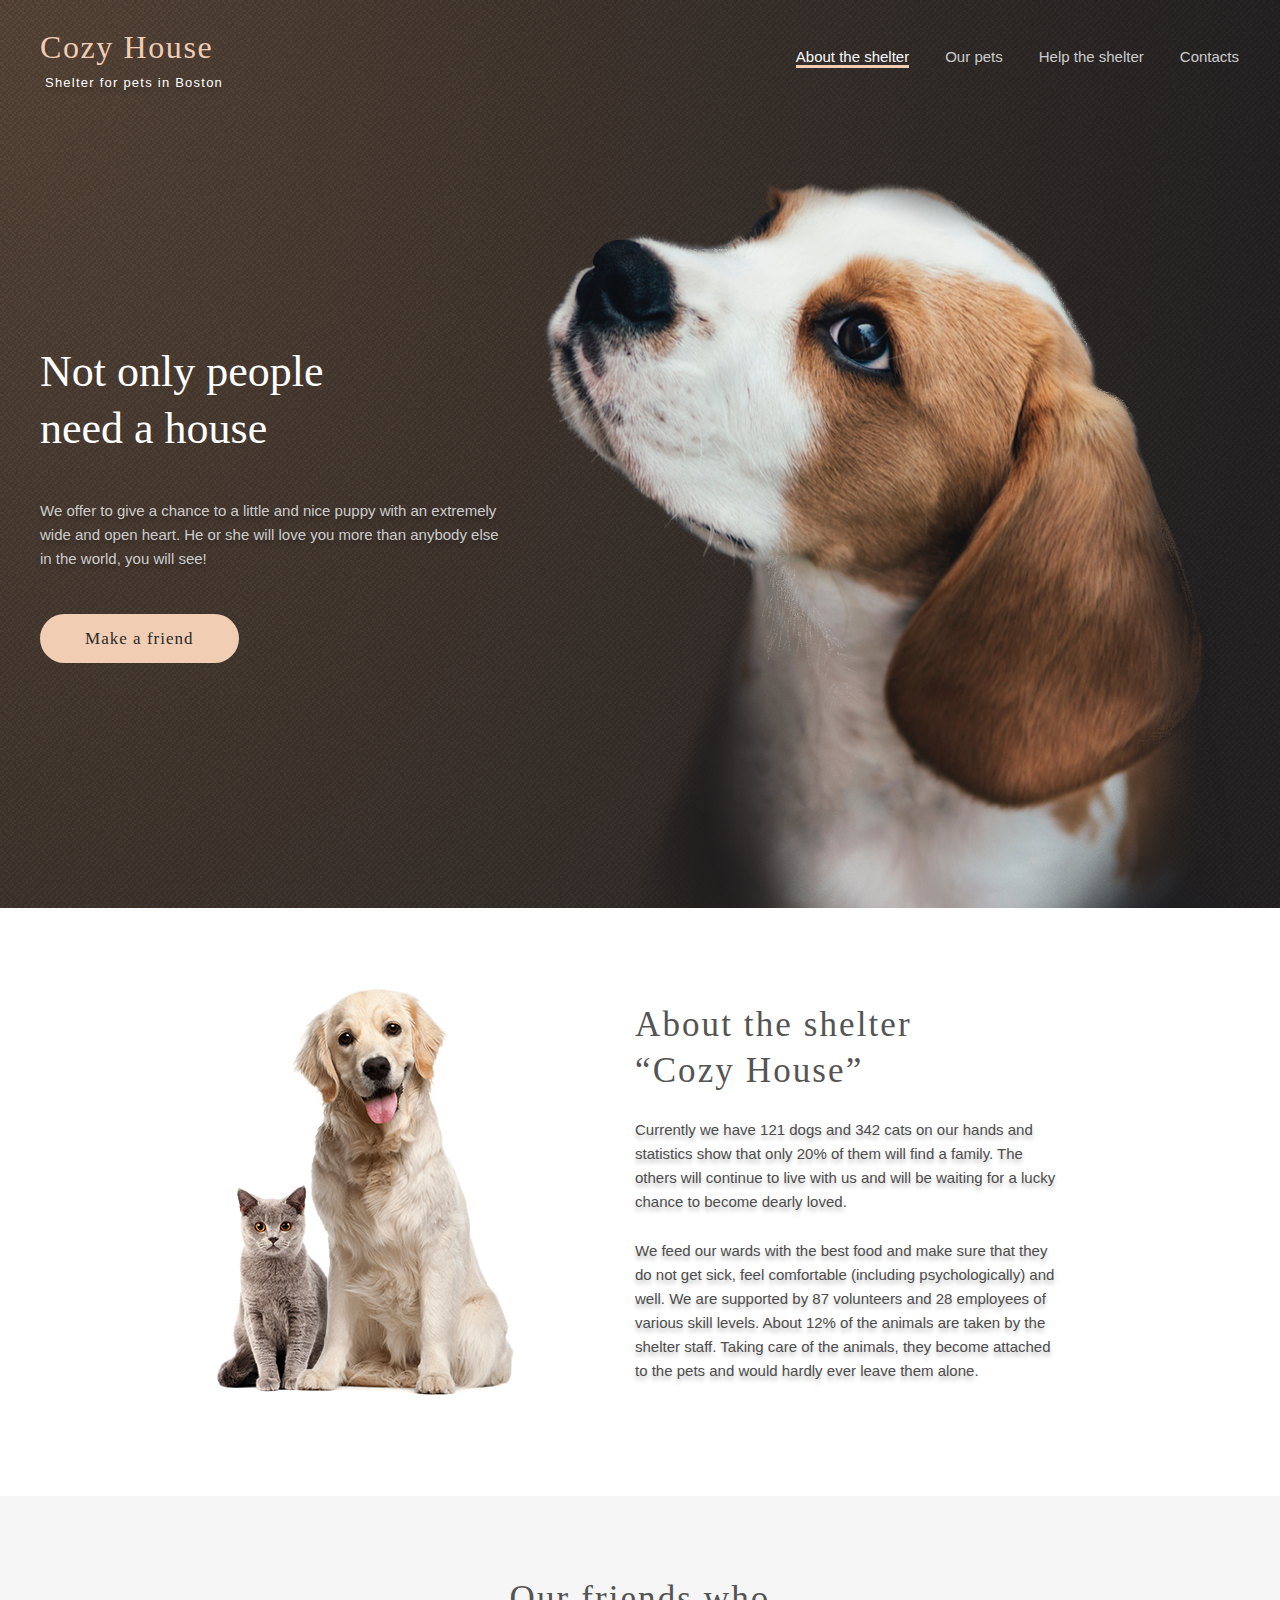
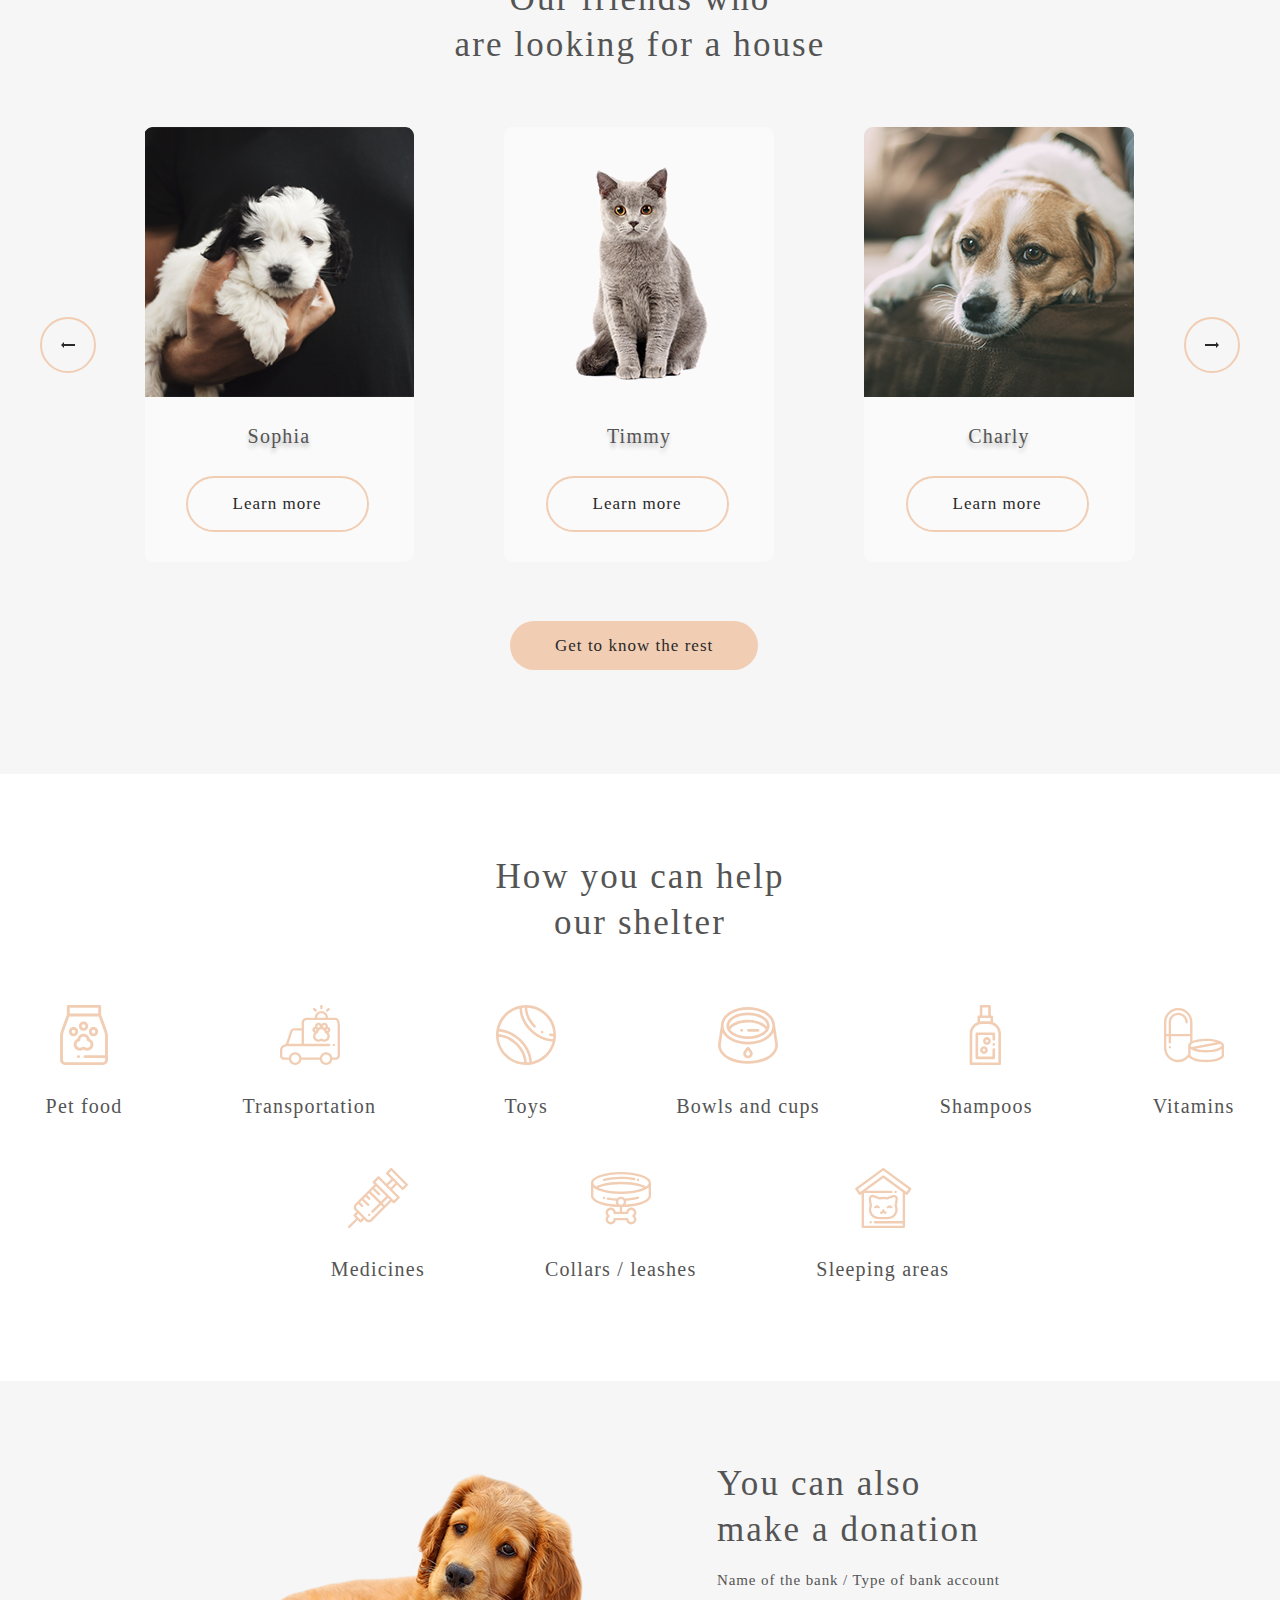
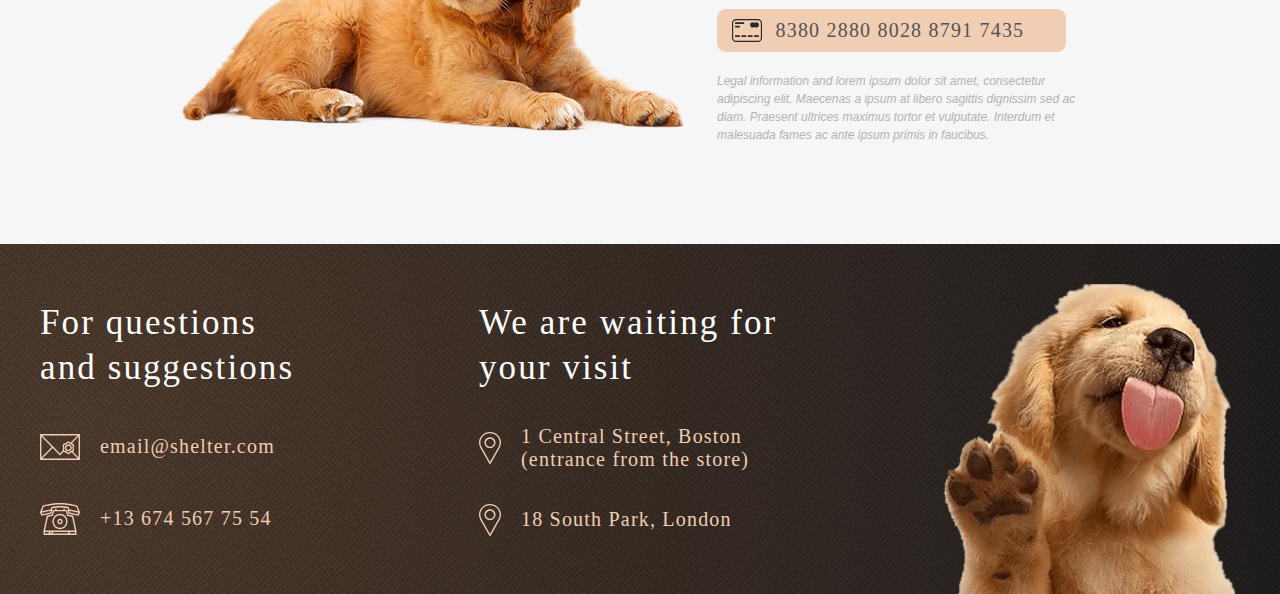
==== commit c587e5a5: "Merge pull request #1 from andrey28121989/shelter" ====
--- a/shelter/index.html
+++ b/shelter/index.html
@@ -108,29 +108,29 @@
                                     </div>
                                     <div class="cards__center">
                                         <div class="pets__cards_item">
-                                            <img class="pets__img" src="../../assets/images/pets-sofia.png" alt="pets">
+                                            <img class="pets__img" src="assets/images/pets-sofia.png" alt="pets">
                                             <p class="name">Sophia</p>
                                             <button class="pets__button_card">Learn more</button>
                                         </div>
                                         <div class="pets__cards_item">
-                                            <img class="pets__img" src="../../assets/images/pets-timmy.png" alt="pets">
+                                            <img class="pets__img" src="assets/images/pets-timmy.png" alt="pets">
                                             <p class="name">Timmy</p>
                                             <button class="pets__button_card">Learn more</button>
                                         </div>
                                         <div class="pets__cards_item">
-                                            <img class="pets__img" src="../../assets/images/pets-charly.png" alt="pets">
+                                            <img class="pets__img" src="assets/images/pets-charly.png" alt="pets">
                                             <p class="name">Charly</p>
                                             <button class="pets__button_card">Learn more</button>
                                         </div>
                                     </div>
                                     <div class="cards__right">
                                         <div class="pets__cards_item">
-                                            <img class="pets__img" src="../../assets/images/pets-scarlet.png" alt="pets">
+                                            <img class="pets__img" src="assets/images/pets-scarlet.png" alt="pets">
                                             <p class="name">Scarlett</p>
                                             <button class="pets__button_card">Learn more</button>
                                         </div>
                                         <div class="pets__cards_item">
-                                            <img class="pets__img" src="../../assets/images/pets-freddie.png" alt="pets">
+                                            <img class="pets__img" src="assets/images/pets-freddie.png" alt="pets">
                                             <p class="name">Freddie</p>
                                             <button class="pets__button_card">Learn more</button>
                                         </div>
